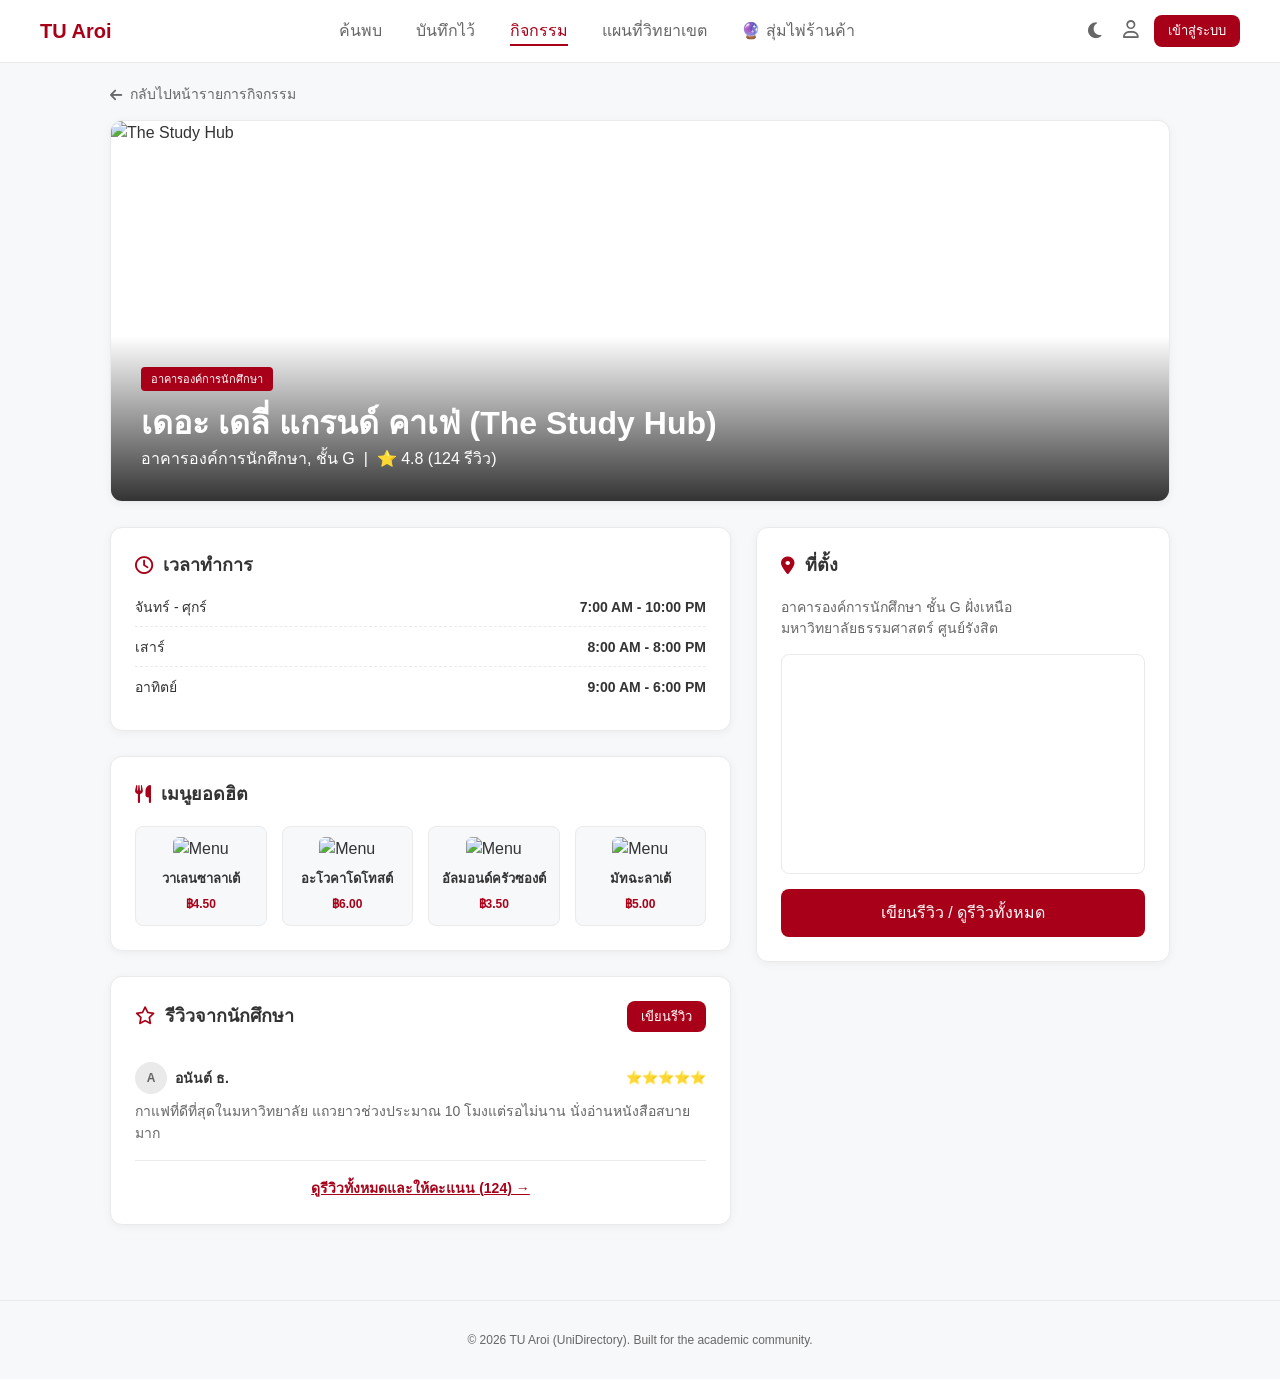
==== detail.html @ d17cd397 "front add random" ====
<!DOCTYPE html>
<html lang="th">
<head>
    <meta charset="UTF-8">
    <meta name="viewport" content="width=device-width, initial-scale=1.0">
    <title>เดอะ เดลี่ แกรนด์ คาเฟ่ - TU Aroi</title>
    <link rel="stylesheet" href="style.css">
    <link rel="stylesheet" href="https://cdnjs.cloudflare.com/ajax/libs/font-awesome/6.4.0/css/all.min.css">
</head>
<body>
    <header class="navbar">
        <div class="logo">TU Aroi</div>
        <nav class="nav-links">
            <a href="search.html">ค้นพบ</a>
            <a href="profile.html">บันทึกไว้</a>
            <a href="events.html" class="active">กิจกรรม</a>
            <a href="map.html">แผนที่วิทยาเขต</a>
            <a href="random.html" class="nav-random">🔮 สุ่มไพ่ร้านค้า</a>
        </nav>
        <div class="header-right">
            <button id="darkModeToggle" class="theme-toggle-btn" title="สลับโหมดสว่าง/มืด">
                <i class="fa-solid fa-moon"></i>
            </button>
            <a href="profile.html"><i class="fa-regular fa-user icon-btn"></i></a>
            <a href="login.html" class="btn-primary-red" style="padding: 6px 14px; font-size: 13px;">เข้าสู่ระบบ</a>
        </div>
    </header>

    <div class="detail-container">
        <a href="events.html" class="back-link"><i class="fa-solid fa-arrow-left"></i> กลับไปหน้ารายการกิจกรรม</a>

        <div class="detail-header-card">
            <div class="detail-cover">
                <img src="https://images.unsplash.com/photo-1554118811-1e0d58224f24?auto=format&fit=crop&q=80&w=1200" alt="The Study Hub">
                <div class="detail-cover-overlay">
                    <span class="detail-tag">อาคารองค์การนักศึกษา</span>
                    <h1>เดอะ เดลี่ แกรนด์ คาเฟ่ (The Study Hub)</h1>
                    <p>อาคารองค์การนักศึกษา, ชั้น G &nbsp;|&nbsp; ⭐ 4.8 (124 รีวิว)</p>
                </div>
            </div>
        </div>

        <div class="detail-grid">
            <div>
                <div class="info-box">
                    <h3><i class="fa-regular fa-clock" style="color: var(--primary-red);"></i> เวลาทำการ</h3>
                    <div class="hours-list">
                        <div class="hours-row"><span>จันทร์ - ศุกร์</span><strong>7:00 AM - 10:00 PM</strong></div>
                        <div class="hours-row"><span>เสาร์</span><strong>8:00 AM - 8:00 PM</strong></div>
                        <div class="hours-row" style="border:none;"><span>อาทิตย์</span><strong>9:00 AM - 6:00 PM</strong></div>
                    </div>
                </div>

                <div class="info-box">
                    <h3><i class="fa-solid fa-utensils" style="color: var(--primary-red);"></i> เมนูยอดฮิต</h3>
                    <div class="popular-menu-grid">
                        <div class="menu-item">
                            <img src="https://images.unsplash.com/photo-1517701604599-bb29b565090c?w=200" alt="Menu">
                            <p>วาเลนซาลาเต้</p>
                            <span>฿4.50</span>
                        </div>
                        <div class="menu-item">
                            <img src="https://images.unsplash.com/photo-1525351484163-7529414344d8?w=200" alt="Menu">
                            <p>อะโวคาโดโทสต์</p>
                            <span>฿6.00</span>
                        </div>
                        <div class="menu-item">
                            <img src="https://images.unsplash.com/photo-1555507036-ab1f4038808a?w=200" alt="Menu">
                            <p>อัลมอนด์ครัวซองต์</p>
                            <span>฿3.50</span>
                        </div>
                        <div class="menu-item">
                            <img src="https://images.unsplash.com/photo-1534778101976-62847782c213?w=200" alt="Menu">
                            <p>มัทฉะลาเต้</p>
                            <span>฿5.00</span>
                        </div>
                    </div>
                </div>

                <div class="info-box">
                    <div style="display: flex; justify-content: space-between; align-items: center; margin-bottom: 15px;">
                        <h3 style="margin:0;"><i class="fa-regular fa-star" style="color: var(--primary-red);"></i> รีวิวจากนักศึกษา</h3>
                        <a href="review.html" class="btn-primary-red" style="padding: 6px 14px; font-size: 13px; text-decoration: none; display: inline-block;">เขียนรีวิว</a>
                    </div>

                    <div class="review-item">
                        <div class="review-header">
                            <div class="review-user">
                                <div class="review-avatar">A</div>
                                <span>อนันต์ ธ.</span>
                            </div>
                            <div class="review-stars">⭐⭐⭐⭐⭐</div>
                        </div>
                        <p class="review-text">กาแฟที่ดีที่สุดในมหาวิทยาลัย แถวยาวช่วงประมาณ 10 โมงแต่รอไม่นาน นั่งอ่านหนังสือสบายมาก</p>
                    </div>

                    <div style="text-align: center; margin-top: 15px;">
                        <a href="review.html" style="color: var(--primary-red); font-size: 14px; font-weight: bold; text-decoration: underline;">ดูรีวิวทั้งหมดและให้คะแนน (124) →</a>
                    </div>
                </div>
            </div>

            <div>
                <div class="info-box" style="position: sticky; top: 20px;">
                    <h3><i class="fa-solid fa-location-dot" style="color: var(--primary-red);"></i> ที่ตั้ง</h3>
                    <p style="font-size: 14px; color: var(--text-muted); margin-bottom: 15px;">
                        อาคารองค์การนักศึกษา ชั้น G ฝั่งเหนือ<br>มหาวิทยาลัยธรรมศาสตร์ ศูนย์รังสิต
                    </p>
                    
                    <div style="width: 100%; height: 220px; border-radius: 8px; overflow: hidden; margin-bottom: 15px; border: 1px solid var(--border-color);">
                        <iframe 
                            src="https://www.google.com/maps/embed?pb=!1m18!1m12!1m3!1d3870.337583681788!2d100.60337837589146!3d14.074902186351052!2m3!1f0!2f0!3f0!3m2!1i1024!2i768!4f13.1!3m3!1m2!1s0x30e280145c22f483%3A0x6b16e8b2b6408221!2z4Lih4Lir4Liy4Lin4LiBounds4Lio4Liy4Liq4Liy4Lij4LmA4LiB4LmB4LiE4LmI!5e0!3m2!1sth!2sth!4v1700000000000!5m2!1sth!2sth" 
                            width="100%" height="100%" style="border:0;" allowfullscreen="" loading="lazy">
                        </iframe>
                    </div>

                    <a href="review.html" class="btn-primary-red" style="display: block; width: 100%; text-align: center; text-decoration: none; box-sizing: border-box; padding: 12px;">เขียนรีวิว / ดูรีวิวทั้งหมด</a>
                </div>
            </div>
        </div>
    </div>

    <footer class="footer-simple">
        © 2026 TU Aroi (UniDirectory). Built for the academic community.
    </footer>

    <script src="script.js"></script>
</body>
</html>
---- style.css ----
* {
    margin: 0;
    padding: 0;
    box-sizing: border-box;
    font-family: 'Sukhumvit Set', 'Kanit', sans-serif;
}

:root {
    --bg-color: #f7f8fa;
    --card-bg: #ffffff;
    --text-main: #333333;
    --text-muted: #666666;
    --border-color: #eaeaea;
    --primary-red: #a80018;
    --accent-gold: #fca511;
    --shadow-color: rgba(0, 0, 0, 0.05);
}

body.dark-mode {
    --bg-color: #121212;
    --card-bg: #1e1e1e;
    --text-main: #e0e0e0;
    --text-muted: #aaaaaa;
    --border-color: #2d2d2d;
    --shadow-color: rgba(0, 0, 0, 0.3);
}

body {
    background-color: var(--bg-color);
    color: var(--text-main);
    line-height: 1.5;
    transition: background-color 0.3s ease, color 0.3s ease;
}

a { text-decoration: none; color: inherit; }

/* Navbar */
.navbar {
    display: flex;
    justify-content: space-between;
    align-items: center;
    background-color: var(--card-bg);
    padding: 15px 40px;
    border-bottom: 1px solid var(--border-color);
    transition: background-color 0.3s ease, border-color 0.3s ease;
}

.logo { font-size: 20px; font-weight: bold; color: var(--primary-red); }
.nav-links a { margin: 0 15px; color: var(--text-muted); font-weight: 500; }
.nav-links a.active { color: var(--primary-red); border-bottom: 2px solid var(--primary-red); padding-bottom: 5px; }

.header-right { display: flex; align-items: center; gap: 15px; }
.search-box { background-color: var(--bg-color); padding: 8px 15px; border-radius: 20px; display: flex; align-items: center; gap: 8px; border: 1px solid var(--border-color); }
.search-box input { border: none; background: transparent; outline: none; color: var(--text-main); }

/* ปุ่มสลับธีม */
.theme-toggle-btn {
    background: transparent;
    border: none;
    font-size: 18px;
    cursor: pointer;
    color: var(--text-muted);
    padding: 6px;
    border-radius: 50%;
    transition: transform 0.2s ease, color 0.3s ease;
    display: flex;
    align-items: center;
    justify-content: center;
}
.theme-toggle-btn:hover {
    transform: scale(1.15);
    color: var(--accent-gold);
}

.icon-btn { font-size: 18px; cursor: pointer; color: var(--text-muted); transition: transform 0.2s ease; }
.icon-btn:hover { transform: scale(1.15); }

/* Layouts */
.container { display: flex; max-width: 1200px; margin: 30px auto; gap: 30px; }
.sidebar { width: 260px; background: var(--card-bg); padding: 20px; border-radius: 12px; box-shadow: 0 2px 8px var(--shadow-color); height: fit-content; border: 1px solid var(--border-color); }
.sidebar h3, .sidebar h4 { color: var(--primary-red); }
.sub-text { font-size: 12px; color: var(--text-muted); margin-bottom: 20px; }

.category-list { display: flex; flex-direction: column; gap: 8px; }
.cat-btn { display: flex; align-items: center; gap: 10px; padding: 10px 15px; border: none; background: transparent; border-radius: 8px; cursor: pointer; color: var(--text-muted); width: 100%; text-align: left; }
.cat-btn.active { background-color: var(--accent-gold); color: #fff; font-weight: bold; }

hr { border: none; border-top: 1px solid var(--border-color); margin: 20px 0; }
.price-btn-group { display: flex; gap: 10px; margin-top: 10px; }
.price-btn { flex: 1; padding: 8px; border: 1px solid var(--border-color); background: var(--card-bg); color: var(--text-main); border-radius: 6px; cursor: pointer; }
.price-btn.active { background-color: var(--primary-red); color: #fff; border-color: var(--primary-red); }

.reset-btn { width: 100%; margin-top: 20px; padding: 10px; border: 1px solid var(--primary-red); background: transparent; color: var(--primary-red); border-radius: 8px; cursor: pointer; }
.content { flex: 1; }
.content-header { display: flex; justify-content: space-between; align-items: center; margin-bottom: 20px; }
.card-grid { display: grid; grid-template-columns: repeat(3, 1fr); gap: 20px; }
.card { background: var(--card-bg); border-radius: 12px; overflow: hidden; box-shadow: 0 4px 12px var(--shadow-color); border: 1px solid var(--border-color); }
.card-image { position: relative; height: 160px; }
.card-image img { width: 100%; height: 100%; object-fit: cover; }

.badge { position: absolute; padding: 4px 8px; border-radius: 6px; font-size: 11px; font-weight: bold; }
.badge-rating { top: 10px; left: 10px; background: rgba(255, 255, 255, 0.9); color: #000; }
.badge-discount { top: 10px; right: 10px; background: var(--accent-gold); color: #fff; }

.card-info { padding: 15px; }
.card-info h3 { font-size: 16px; margin-bottom: 4px; color: var(--text-main); }
.card-info .desc { font-size: 12px; color: var(--text-muted); margin-bottom: 15px; }
.card-footer { display: flex; justify-content: space-between; font-size: 11px; color: var(--text-muted); }
.price { font-weight: bold; color: var(--accent-gold); }

.btn-primary-red, .load-more-btn { background-color: var(--primary-red); color: #fff; border: none; padding: 10px 20px; border-radius: 8px; cursor: pointer; text-align: center; }
.load-more-btn { display: block; margin: 30px auto 0; }

.center-body { display: flex; justify-content: center; align-items: center; min-height: 100vh; background-color: var(--bg-color); }
.login-card { background: var(--card-bg); padding: 40px; border-radius: 16px; width: 400px; text-align: center; box-shadow: 0 4px 20px var(--shadow-color); border: 1px solid var(--border-color); }
.icon-circle { width: 50px; height: 50px; background: var(--primary-red); color: #fff; border-radius: 50%; display: flex; align-items: center; justify-content: center; margin: 0 auto 15px; font-size: 24px; }

.form-group { text-align: left; margin-bottom: 15px; }
.form-group label { display: block; font-size: 12px; margin-bottom: 5px; color: var(--text-muted); }
.form-group input { width: 100%; padding: 10px; border: 1px solid var(--border-color); background: var(--bg-color); color: var(--text-main); border-radius: 6px; }

.footer { background-color: var(--card-bg); padding: 20px 40px; display: flex; justify-content: space-between; align-items: center; font-size: 12px; color: var(--text-muted); margin-top: 50px; border-top: 1px solid var(--border-color); }
.footer-logo { font-weight: bold; color: var(--primary-red); }

/* หน้ารายละเอียดและรีวิว */
.detail-container { max-width: 1100px; margin: 20px auto 40px; padding: 0 20px; }
.back-link { display: inline-flex; align-items: center; gap: 8px; color: var(--text-muted); font-size: 14px; margin-bottom: 15px; }
.back-link:hover { color: var(--primary-red); }
.detail-header-card { background: var(--card-bg); border-radius: 12px; overflow: hidden; box-shadow: 0 2px 10px var(--shadow-color); margin-bottom: 25px; border: 1px solid var(--border-color); }
.detail-cover { position: relative; width: 100%; height: 380px; }
.detail-cover img { width: 100%; height: 100%; object-fit: cover; }
.detail-cover-overlay { position: absolute; bottom: 0; left: 0; right: 0; padding: 30px; background: linear-gradient(transparent, rgba(0,0,0,0.8)); color: #fff; }
.detail-tag { background: var(--primary-red); color: #fff; font-size: 11px; padding: 4px 10px; border-radius: 4px; display: inline-block; margin-bottom: 8px; }

.detail-grid { display: grid; grid-template-columns: 1.8fr 1.2fr; gap: 25px; }
.info-box { background: var(--card-bg); border-radius: 12px; padding: 24px; box-shadow: 0 2px 10px var(--shadow-color); margin-bottom: 25px; border: 1px solid var(--border-color); }
.info-box h3 { font-size: 18px; color: var(--text-main); margin-bottom: 18px; display: flex; align-items: center; gap: 10px; }

.hours-list { display: flex; flex-direction: column; gap: 10px; font-size: 14px; }
.hours-row { display: flex; justify-content: space-between; padding-bottom: 8px; border-bottom: 1px dashed var(--border-color); }

.popular-menu-grid { display: grid; grid-template-columns: repeat(auto-fill, minmax(110px, 1fr)); gap: 15px; }
.menu-item { text-align: center; background: var(--bg-color); border: 1px solid var(--border-color); border-radius: 8px; padding: 10px; }
.menu-item img { width: 100%; height: 85px; object-fit: cover; border-radius: 6px; margin-bottom: 8px; }
.menu-item p { font-size: 13px; font-weight: bold; color: var(--text-main); margin-bottom: 2px; }
.menu-item span { font-size: 12px; color: var(--primary-red); font-weight: bold; }

.star-rating-input { display: flex; flex-direction: row-reverse; justify-content: flex-end; gap: 6px; font-size: 26px; margin-bottom: 15px; }
.star-rating-input input { display: none; }
.star-rating-input label { color: #ccc; cursor: pointer; transition: color 0.2s; }
.star-rating-input label:hover, .star-rating-input label:hover ~ label, .star-rating-input input:checked ~ label { color: var(--accent-gold); }

.review-textarea { width: 100%; height: 110px; padding: 12px; border: 1px solid var(--border-color); border-radius: 8px; resize: none; font-size: 14px; outline: none; background: var(--bg-color); color: var(--text-main); }
.file-upload-box { border: 2px dashed var(--border-color); border-radius: 8px; padding: 20px; text-align: center; color: var(--text-muted); cursor: pointer; margin: 15px 0; background: var(--bg-color); }

.review-item { padding: 15px 0; border-bottom: 1px solid var(--border-color); }
.review-header { display: flex; justify-content: space-between; align-items: center; margin-bottom: 6px; }
.review-user { font-weight: bold; font-size: 14px; color: var(--text-main); display: flex; align-items: center; gap: 8px; }
.review-avatar { width: 32px; height: 32px; border-radius: 50%; background: var(--border-color); display: flex; align-items: center; justify-content: center; color: var(--text-muted); font-size: 12px; font-weight: bold; }
.review-stars { color: var(--accent-gold); font-size: 13px; }
.review-text { font-size: 14px; color: var(--text-muted); line-height: 1.6; }

.footer-simple { text-align: center; padding: 30px; color: var(--text-muted); font-size: 12px; border-top: 1px solid var(--border-color); margin-top: 50px; }

/* ==========================================
   ส่วนของ Map UI (แผนที่วิทยาเขต)
   ========================================== */
.map-wrapper {
    position: relative;
    width: 100%;
}

#map {
    width: 100%;
    height: 550px;
    border-radius: 12px;
    border: 1px solid var(--border-color, #e0e0e0);
    z-index: 1;
    transition: cursor 0.2s;
}

/* แถบควบคุมแผนที่ด้านล่างขวา */
.map-controls-group {
    position: absolute;
    bottom: 20px;
    right: 20px;
    z-index: 1000;
    display: flex;
    flex-direction: column;
    gap: 10px;
    align-items: flex-end;
}

.map-control-btn {
    background: var(--card-bg, #ffffff);
    color: var(--text-main, #333333);
    border: 1px solid var(--border-color, #cccccc);
    padding: 10px 18px;
    border-radius: 30px;
    cursor: pointer;
    font-weight: 600;
    font-size: 13px;
    box-shadow: 0 4px 12px rgba(0,0,0,0.15);
    display: flex;
    align-items: center;
    gap: 8px;
    transition: all 0.2s ease;
}

.map-control-btn:hover {
    transform: translateY(-2px);
    box-shadow: 0 6px 16px rgba(0,0,0,0.2);
}

/* ปุ่มสลับโหมดปักหมุด */
.add-mode-btn.active {
    background: #e63946 !important;
    color: #ffffff !important;
    border-color: #e63946 !important;
    animation: pulse-border 1.5s infinite;
}

@keyframes pulse-border {
    0% { box-shadow: 0 0 0 0 rgba(230, 57, 70, 0.5); }
    70% { box-shadow: 0 0 0 10px rgba(230, 57, 70, 0); }
    100% { box-shadow: 0 0 0 0 rgba(230, 57, 70, 0); }
}

/* Banner แจ้งเตือนเมื่ออยู่ในโหมดปักหมุด */
.pin-mode-banner {
    display: none;
    position: absolute;
    top: 15px;
    left: 50%;
    transform: translateX(-50%);
    z-index: 1000;
    background: rgba(230, 57, 70, 0.95);
    color: white;
    padding: 8px 20px;
    border-radius: 20px;
    font-size: 13px;
    font-weight: 600;
    box-shadow: 0 4px 12px rgba(0,0,0,0.2);
    backdrop-filter: blur(4px);
    pointer-events: none;
}

/* Form ปักหมุดร้านใหม่ใน Popup */
.add-place-popup {
    padding: 6px;
    font-family: inherit;
    min-width: 200px;
}

.add-place-popup h4 {
    margin: 0 0 10px 0;
    color: #e63946;
    font-size: 14px;
    display: flex;
    align-items: center;
    gap: 6px;
}

.add-place-popup label {
    font-size: 11px;
    color: #666;
    display: block;
    margin-bottom: 3px;
}

.add-place-popup input, .add-place-popup select {
    width: 100%;
    padding: 8px;
    margin-bottom: 10px;
    border: 1px solid #ccc;
    border-radius: 6px;
    font-size: 12px;
    box-sizing: border-box;
    outline: none;
}

.add-place-popup input:focus, .add-place-popup select:focus {
    border-color: #e63946;
}

.add-place-popup-actions {
    display: flex;
    gap: 6px;
}

.btn-pop-save {
    flex: 2;
    background: #e63946;
    color: white;
    border: none;
    padding: 8px;
    border-radius: 6px;
    cursor: pointer;
    font-size: 12px;
    font-weight: bold;
}

.btn-pop-cancel {
    flex: 1;
    background: #6c757d;
    color: white;
    border: none;
    padding: 8px;
    border-radius: 6px;
    cursor: pointer;
    font-size: 12px;
}


/* ==========================================
   สไตล์เฉพาะสำหรับหน้าสุ่มไพ่ร้านค้า (random.html)
   ========================================== */
.random-container {
    max-width: 900px;
    margin: 40px auto;
    padding: 0 20px;
    text-align: center;
}

.random-header h1 {
    font-size: 2rem;
    color: var(--text-main, #333);
    margin-bottom: 8px;
}

.random-header p {
    color: var(--text-muted, #666);
    font-size: 14px;
    margin-bottom: 30px;
}

/* กล่องตัวกรองก่อนสุ่ม */
.filter-card {
    background: var(--card-bg, #ffffff);
    border: 1px solid var(--border-color, #eee);
    border-radius: 16px;
    padding: 24px;
    margin-bottom: 30px;
    box-shadow: 0 4px 15px rgba(0, 0, 0, 0.05);
}

.filter-options {
    display: flex;
    flex-wrap: wrap;
    gap: 15px;
    justify-content: center;
    margin-top: 15px;
}

.filter-group {
    display: flex;
    flex-direction: column;
    align-items: flex-start;
    gap: 6px;
}

.filter-group label {
    font-size: 13px;
    font-weight: 600;
    color: var(--text-main, #444);
}

.filter-group select {
    padding: 8px 14px;
    border-radius: 8px;
    border: 1px solid var(--border-color, #ccc);
    background: var(--card-bg, #fff);
    color: var(--text-main, #333);
    font-size: 14px;
    outline: none;
}

/* โซนการ์ดสุ่ม / ไพ่ */
.card-wrapper {
    perspective: 1000px;
    margin: 30px auto;
    width: 100%;
    max-width: 380px;
    height: 480px;
}

.tarot-card {
    width: 100%;
    height: 100%;
    position: relative;
    transform-style: preserve-3d;
    transition: transform 0.8s cubic-bezier(0.175, 0.885, 0.32, 1.275);
    cursor: pointer;
}

.tarot-card.flipped {
    transform: rotateY(180deg);
}

.card-front, .card-back {
    position: absolute;
    width: 100%;
    height: 100%;
    backface-visibility: hidden;
    border-radius: 20px;
    box-shadow: 0 10px 25px rgba(0, 0, 0, 0.15);
    overflow: hidden;
    display: flex;
    flex-direction: column;
}

/* ด้านหลังไพ่ (ยังไม่เปิด) */
.card-front {
    background: linear-gradient(135deg, #c31432, #240b36);
    color: white;
    justify-content: center;
    align-items: center;
    border: 4px solid #ffd700;
}

.card-front i {
    font-size: 80px;
    margin-bottom: 15px;
    animation: pulse 2s infinite;
}

.card-front p {
    font-size: 18px;
    font-weight: bold;
    letter-spacing: 1px;
}

/* ด้านหน้าไพ่ (ผลลัพธ์) */
.card-back {
    background: var(--card-bg, #fff);
    color: var(--text-main, #333);
    transform: rotateY(180deg);
    text-align: left;
    border: 1px solid var(--border-color, #eee);
}

.card-back img {
    width: 100%;
    height: 200px;
    object-fit: cover;
}

.card-body {
    padding: 20px;
    display: flex;
    flex-direction: column;
    justify-content: space-between;
    flex-grow: 1;
}

.shop-title {
    font-size: 20px;
    font-weight: bold;
    margin-bottom: 5px;
}

.shop-meta {
    display: flex;
    gap: 12px;
    font-size: 13px;
    color: var(--text-muted, #777);
    margin-bottom: 10px;
}

.shop-desc {
    font-size: 14px;
    color: var(--text-muted, #555);
    line-height: 1.5;
    margin-bottom: 15px;
}

.shop-actions {
    display: flex;
    gap: 10px;
}

.btn-random {
    background: #e63946;
    color: #fff;
    border: none;
    padding: 12px 30px;
    font-size: 16px;
    font-weight: bold;
    border-radius: 30px;
    cursor: pointer;
    transition: all 0.3s ease;
    box-shadow: 0 4px 12px rgba(230, 57, 70, 0.3);
}

.btn-random:hover {
    background: #d62839;
    transform: translateY(-2px);
}

@keyframes pulse {
    0% { transform: scale(1); opacity: 0.9; }
    50% { transform: scale(1.08); opacity: 1; }
    100% { transform: scale(1); opacity: 0.9; }
}
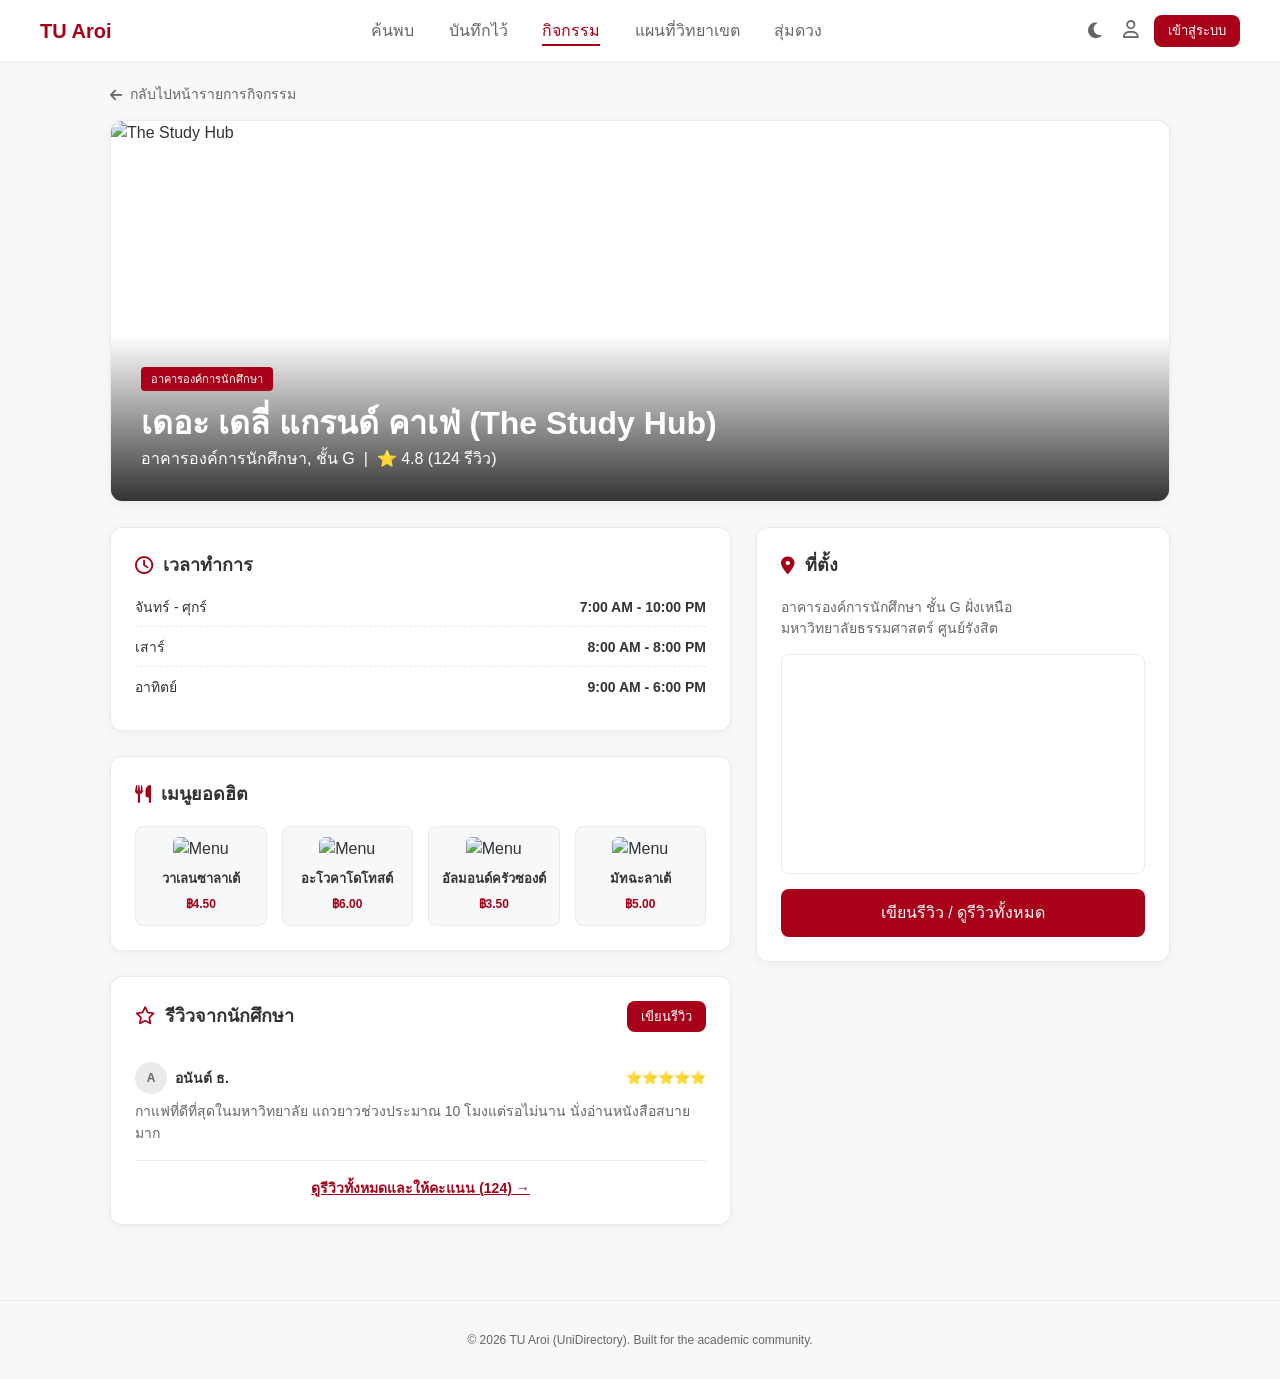
==== commit 39c549dc: "เปลี่ยนชื่อเป็นสุ่มดวง" ====
--- a/detail.html
+++ b/detail.html
@@ -15,7 +15,7 @@
             <a href="profile.html">บันทึกไว้</a>
             <a href="events.html" class="active">กิจกรรม</a>
             <a href="map.html">แผนที่วิทยาเขต</a>
-            <a href="random.html" class="nav-random">🔮 สุ่มไพ่ร้านค้า</a>
+            <a href="random.html" class="nav-random">สุ่มดวง</a>
         </nav>
         <div class="header-right">
             <button id="darkModeToggle" class="theme-toggle-btn" title="สลับโหมดสว่าง/มืด">
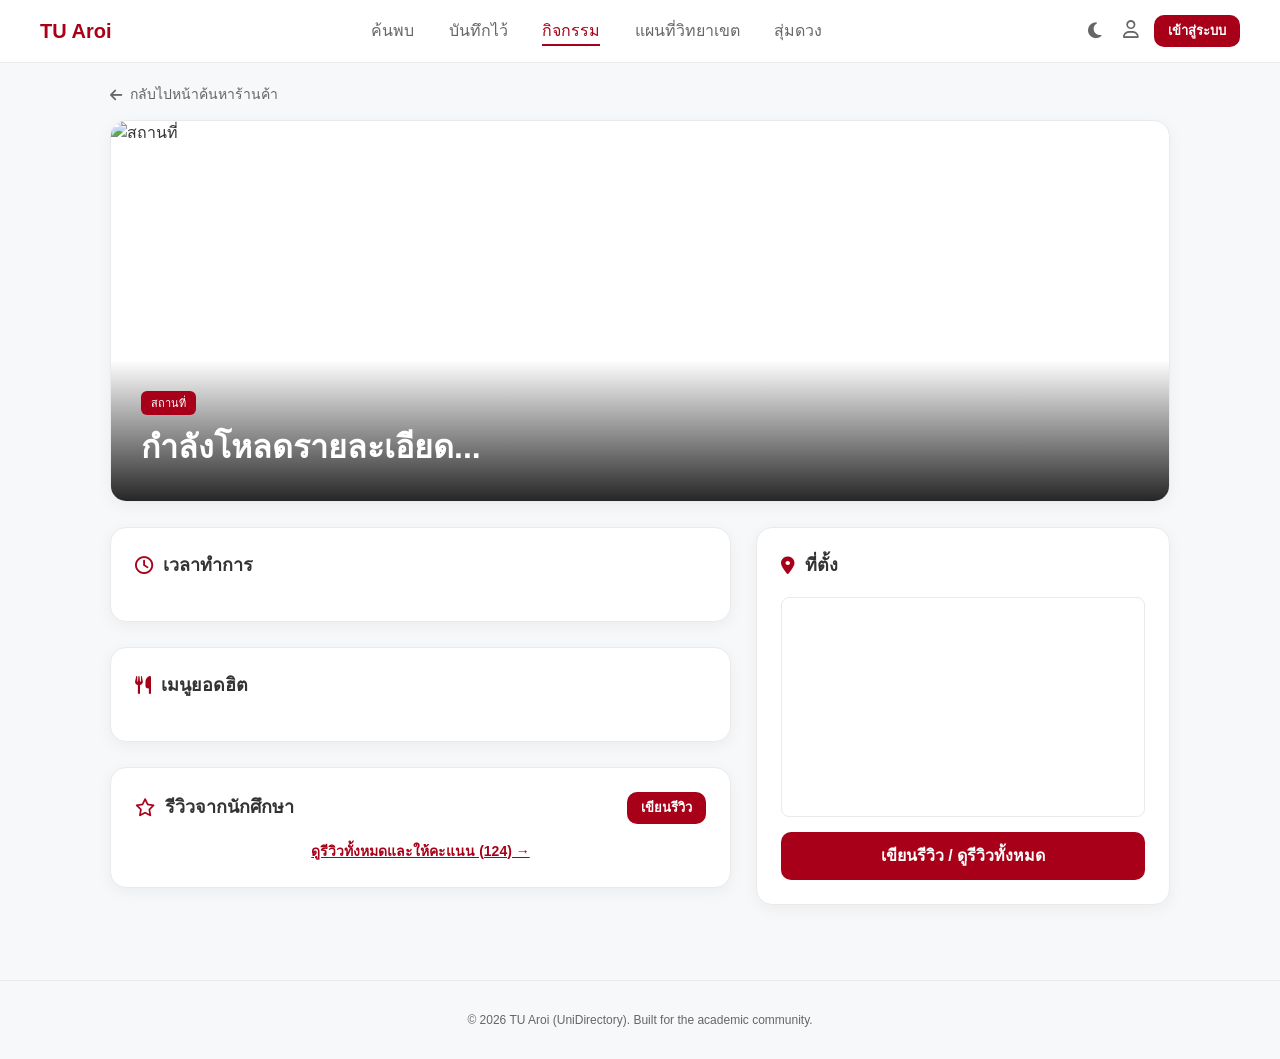
==== commit 298734b6: "update" ====
--- a/detail.html
+++ b/detail.html
@@ -3,11 +3,12 @@
 <head>
     <meta charset="UTF-8">
     <meta name="viewport" content="width=device-width, initial-scale=1.0">
-    <title>เดอะ เดลี่ แกรนด์ คาเฟ่ - TU Aroi</title>
+    <title id="detail-page-title">รายละเอียดสถานที่ - TU Aroi</title>
     <link rel="stylesheet" href="style.css">
     <link rel="stylesheet" href="https://cdnjs.cloudflare.com/ajax/libs/font-awesome/6.4.0/css/all.min.css">
+    <script src="https://cdn.jsdelivr.net/npm/@supabase/supabase-js@2"></script>
 </head>
-<body>
+<body id="detail-page">
     <header class="navbar">
         <div class="logo">TU Aroi</div>
         <nav class="nav-links">
@@ -27,15 +28,15 @@
     </header>
 
     <div class="detail-container">
-        <a href="events.html" class="back-link"><i class="fa-solid fa-arrow-left"></i> กลับไปหน้ารายการกิจกรรม</a>
+        <a href="search.html" class="back-link"><i class="fa-solid fa-arrow-left"></i> กลับไปหน้าค้นหาร้านค้า</a>
 
         <div class="detail-header-card">
             <div class="detail-cover">
-                <img src="https://images.unsplash.com/photo-1554118811-1e0d58224f24?auto=format&fit=crop&q=80&w=1200" alt="The Study Hub">
+                <img id="detail-cover-image" src="https://images.unsplash.com/photo-1554118811-1e0d58224f24?auto=format&fit=crop&q=80&w=1200" alt="สถานที่">
                 <div class="detail-cover-overlay">
-                    <span class="detail-tag">อาคารองค์การนักศึกษา</span>
-                    <h1>เดอะ เดลี่ แกรนด์ คาเฟ่ (The Study Hub)</h1>
-                    <p>อาคารองค์การนักศึกษา, ชั้น G &nbsp;|&nbsp; ⭐ 4.8 (124 รีวิว)</p>
+                    <span id="detail-category" class="detail-tag">สถานที่</span>
+                    <h1 id="detail-name">กำลังโหลดรายละเอียด...</h1>
+                    <p id="detail-summary"></p>
                 </div>
             </div>
         </div>
@@ -44,37 +45,13 @@
             <div>
                 <div class="info-box">
                     <h3><i class="fa-regular fa-clock" style="color: var(--primary-red);"></i> เวลาทำการ</h3>
-                    <div class="hours-list">
-                        <div class="hours-row"><span>จันทร์ - ศุกร์</span><strong>7:00 AM - 10:00 PM</strong></div>
-                        <div class="hours-row"><span>เสาร์</span><strong>8:00 AM - 8:00 PM</strong></div>
-                        <div class="hours-row" style="border:none;"><span>อาทิตย์</span><strong>9:00 AM - 6:00 PM</strong></div>
-                    </div>
+                    <div id="detail-hours" class="hours-list"></div>
                 </div>
 
                 <div class="info-box">
                     <h3><i class="fa-solid fa-utensils" style="color: var(--primary-red);"></i> เมนูยอดฮิต</h3>
-                    <div class="popular-menu-grid">
-                        <div class="menu-item">
-                            <img src="https://images.unsplash.com/photo-1517701604599-bb29b565090c?w=200" alt="Menu">
-                            <p>วาเลนซาลาเต้</p>
-                            <span>฿4.50</span>
-                        </div>
-                        <div class="menu-item">
-                            <img src="https://images.unsplash.com/photo-1525351484163-7529414344d8?w=200" alt="Menu">
-                            <p>อะโวคาโดโทสต์</p>
-                            <span>฿6.00</span>
-                        </div>
-                        <div class="menu-item">
-                            <img src="https://images.unsplash.com/photo-1555507036-ab1f4038808a?w=200" alt="Menu">
-                            <p>อัลมอนด์ครัวซองต์</p>
-                            <span>฿3.50</span>
-                        </div>
-                        <div class="menu-item">
-                            <img src="https://images.unsplash.com/photo-1534778101976-62847782c213?w=200" alt="Menu">
-                            <p>มัทฉะลาเต้</p>
-                            <span>฿5.00</span>
-                        </div>
-                    </div>
+                    <p id="detail-description" class="desc" style="margin-bottom: 15px;"></p>
+                    <div id="detail-menu" class="popular-menu-grid"></div>
                 </div>
 
                 <div class="info-box">
@@ -83,16 +60,7 @@
                         <a href="review.html" class="btn-primary-red" style="padding: 6px 14px; font-size: 13px; text-decoration: none; display: inline-block;">เขียนรีวิว</a>
                     </div>
 
-                    <div class="review-item">
-                        <div class="review-header">
-                            <div class="review-user">
-                                <div class="review-avatar">A</div>
-                                <span>อนันต์ ธ.</span>
-                            </div>
-                            <div class="review-stars">⭐⭐⭐⭐⭐</div>
-                        </div>
-                        <p class="review-text">กาแฟที่ดีที่สุดในมหาวิทยาลัย แถวยาวช่วงประมาณ 10 โมงแต่รอไม่นาน นั่งอ่านหนังสือสบายมาก</p>
-                    </div>
+                    <div id="detail-reviews-content"></div>
 
                     <div style="text-align: center; margin-top: 15px;">
                         <a href="review.html" style="color: var(--primary-red); font-size: 14px; font-weight: bold; text-decoration: underline;">ดูรีวิวทั้งหมดและให้คะแนน (124) →</a>
@@ -103,13 +71,11 @@
             <div>
                 <div class="info-box" style="position: sticky; top: 20px;">
                     <h3><i class="fa-solid fa-location-dot" style="color: var(--primary-red);"></i> ที่ตั้ง</h3>
-                    <p style="font-size: 14px; color: var(--text-muted); margin-bottom: 15px;">
-                        อาคารองค์การนักศึกษา ชั้น G ฝั่งเหนือ<br>มหาวิทยาลัยธรรมศาสตร์ ศูนย์รังสิต
-                    </p>
+                    <p id="detail-location" style="font-size: 14px; color: var(--text-muted); margin-bottom: 15px;"></p>
                     
                     <div style="width: 100%; height: 220px; border-radius: 8px; overflow: hidden; margin-bottom: 15px; border: 1px solid var(--border-color);">
-                        <iframe 
-                            src="https://www.google.com/maps/embed?pb=!1m18!1m12!1m3!1d3870.337583681788!2d100.60337837589146!3d14.074902186351052!2m3!1f0!2f0!3f0!3m2!1i1024!2i768!4f13.1!3m3!1m2!1s0x30e280145c22f483%3A0x6b16e8b2b6408221!2z4Lih4Lir4Liy4Lin4LiBounds4Lio4Liy4Liq4Liy4Lij4LmA4LiB4LmB4LiE4LmI!5e0!3m2!1sth!2sth!4v1700000000000!5m2!1sth!2sth" 
+                        <iframe id="detail-map"
+                            src="about:blank"
                             width="100%" height="100%" style="border:0;" allowfullscreen="" loading="lazy">
                         </iframe>
                     </div>
@@ -126,4 +92,4 @@
 
     <script src="script.js"></script>
 </body>
-</html>+</html>
--- a/style.css
+++ b/style.css
@@ -8,6 +8,8 @@
 :root {
     --bg-color: #f7f8fa;
     --card-bg: #ffffff;
+    --input-bg: rgba(0, 0, 0, 0.03);
+    --input-focus-bg: #ffffff;
     --text-main: #333333;
     --text-muted: #666666;
     --border-color: #eaeaea;
@@ -19,6 +21,8 @@
 body.dark-mode {
     --bg-color: #121212;
     --card-bg: #1e1e1e;
+    --input-bg: rgba(255, 255, 255, 0.05);
+    --input-focus-bg: rgba(255, 255, 255, 0.08);
     --text-main: #e0e0e0;
     --text-muted: #aaaaaa;
     --border-color: #2d2d2d;
@@ -50,8 +54,21 @@
 .nav-links a.active { color: var(--primary-red); border-bottom: 2px solid var(--primary-red); padding-bottom: 5px; }
 
 .header-right { display: flex; align-items: center; gap: 15px; }
-.search-box { background-color: var(--bg-color); padding: 8px 15px; border-radius: 20px; display: flex; align-items: center; gap: 8px; border: 1px solid var(--border-color); }
-.search-box input { border: none; background: transparent; outline: none; color: var(--text-main); }
+.search-box { 
+    background-color: var(--input-bg); 
+    padding: 8px 16px; 
+    border-radius: 20px; 
+    display: flex; 
+    align-items: center; 
+    gap: 8px; 
+    border: 1px solid var(--border-color);
+    transition: all 0.2s ease;
+}
+.search-box:focus-within {
+    border-color: var(--primary-red);
+    background-color: var(--input-focus-bg);
+}
+.search-box input { border: none; background: transparent; outline: none; color: var(--text-main); font-size: 13.5px; }
 
 /* ปุ่มสลับธีม */
 .theme-toggle-btn {
@@ -75,49 +92,133 @@
 .icon-btn { font-size: 18px; cursor: pointer; color: var(--text-muted); transition: transform 0.2s ease; }
 .icon-btn:hover { transform: scale(1.15); }
 
-/* Layouts */
+/* Global header: authenticated notification bell */
+.notification-bell-wrap { position: relative; }
+.notification-bell { display: grid; place-items: center; width: 30px; height: 30px; padding: 0; border: 0; background: transparent; }
+.notification-dropdown { position: absolute; z-index: 50; top: calc(100% + 12px); right: -10px; width: min(330px, calc(100vw - 32px)); overflow: hidden; border: 1px solid var(--border-color); border-radius: 14px; background: var(--card-bg); color: var(--text-main); box-shadow: 0 16px 36px rgba(0, 0, 0, .16); }
+.notification-dropdown-header { display: flex; align-items: center; justify-content: space-between; padding: 13px 15px; border-bottom: 1px solid var(--border-color); font-size: 13px; font-weight: 800; }
+.notification-dropdown-header i { color: var(--accent-gold); }
+.notification-list { max-height: 320px; overflow-y: auto; }
+.notification-item, .notification-empty { padding: 13px 15px; }
+.notification-item { display: flex; gap: 10px; border-bottom: 1px solid var(--border-color); }
+.notification-item:last-child { border-bottom: 0; }
+.notification-item-icon { display: grid; flex: 0 0 28px; place-items: center; width: 28px; height: 28px; border-radius: 50%; background: rgba(252, 165, 17, .16); color: var(--accent-gold); font-size: 12px; }
+.notification-item p, .notification-empty p { margin: 0; font-size: 12px; line-height: 1.45; }
+.notification-item small { display: block; margin-top: 2px; color: var(--text-muted); font-size: 10px; }
+.notification-empty { display: grid; min-height: 118px; place-items: center; color: var(--text-muted); text-align: center; }
+
+/* Layouts & Cards Global */
 .container { display: flex; max-width: 1200px; margin: 30px auto; gap: 30px; }
-.sidebar { width: 260px; background: var(--card-bg); padding: 20px; border-radius: 12px; box-shadow: 0 2px 8px var(--shadow-color); height: fit-content; border: 1px solid var(--border-color); }
+.sidebar { 
+    width: 260px; 
+    background: var(--card-bg); 
+    padding: 22px; 
+    border-radius: 16px; 
+    box-shadow: 0 4px 16px var(--shadow-color); 
+    height: fit-content; 
+    border: 1px solid var(--border-color); 
+}
 .sidebar h3, .sidebar h4 { color: var(--primary-red); }
 .sub-text { font-size: 12px; color: var(--text-muted); margin-bottom: 20px; }
 
 .category-list { display: flex; flex-direction: column; gap: 8px; }
-.cat-btn { display: flex; align-items: center; gap: 10px; padding: 10px 15px; border: none; background: transparent; border-radius: 8px; cursor: pointer; color: var(--text-muted); width: 100%; text-align: left; }
+.cat-btn { display: flex; align-items: center; gap: 10px; padding: 10px 15px; border: none; background: transparent; border-radius: 10px; cursor: pointer; color: var(--text-muted); width: 100%; text-align: left; transition: all 0.2s; }
+.cat-btn:hover { background: var(--input-bg); color: var(--text-main); }
 .cat-btn.active { background-color: var(--accent-gold); color: #fff; font-weight: bold; }
 
 hr { border: none; border-top: 1px solid var(--border-color); margin: 20px 0; }
-.price-btn-group { display: flex; gap: 10px; margin-top: 10px; }
-.price-btn { flex: 1; padding: 8px; border: 1px solid var(--border-color); background: var(--card-bg); color: var(--text-main); border-radius: 6px; cursor: pointer; }
-.price-btn.active { background-color: var(--primary-red); color: #fff; border-color: var(--primary-red); }
-
-.reset-btn { width: 100%; margin-top: 20px; padding: 10px; border: 1px solid var(--primary-red); background: transparent; color: var(--primary-red); border-radius: 8px; cursor: pointer; }
+/* Search: quick filters */
+.quick-filters { margin-top: 2px; padding: 14px; border: 1px solid var(--border-color); border-radius: 14px; background: linear-gradient(145deg, var(--input-bg), transparent); }
+.quick-filters-heading { display: flex; align-items: flex-start; justify-content: space-between; margin-bottom: 13px; }
+.quick-filters-heading h4 { margin: 0; font-size: 15px; }
+.quick-filters-heading > i { color: var(--accent-gold); padding: 8px; border-radius: 9px; background: color-mix(in srgb, var(--accent-gold) 15%, transparent); }
+.quick-filters-eyebrow { margin: 0 0 1px; color: var(--text-muted); font-size: 9px; font-weight: 800; letter-spacing: .09em; }
+.quick-filter-check { display: flex; align-items: center; gap: 8px; margin: 10px 0; color: var(--text-main); font-size: 13px; cursor: pointer; }
+.quick-filter-check input { accent-color: var(--primary-red); width: 15px; height: 15px; }
+.quick-filter-label { display: block; margin: 14px 0 5px; color: var(--text-muted); font-size: 11px; font-weight: 700; }
+.quick-filters select { width: 100%; padding: 8px 10px; border: 1px solid var(--border-color); border-radius: 9px; background: var(--card-bg); color: var(--text-main); outline: none; }
+.quick-filters select:focus { border-color: var(--primary-red); box-shadow: 0 0 0 3px rgba(168, 0, 24, .12); }
+.quick-filters #distance-filter-status { min-height: 0; margin: 5px 0 0; }
+.quick-filter-divider { height: 1px; margin: 15px 0 12px; background: var(--border-color); }
+.price-filter-heading { display: flex; justify-content: space-between; align-items: baseline; font-size: 12px; font-weight: 700; color: var(--text-main); }
+.price-filter-hint { color: var(--text-muted); font-size: 10px; font-weight: 500; }
+.quick-filters .price-btn-group { display: flex; gap: 7px; margin-top: 9px; }
+.quick-filters .price-btn { flex: 1; padding: 8px 5px; border: 1px solid var(--border-color); background: var(--card-bg); color: var(--text-main); border-radius: 9px; cursor: pointer; font-weight: 800; transition: transform .18s ease, background-color .18s ease, border-color .18s ease, box-shadow .18s ease; }
+.quick-filters .price-btn:hover { border-color: var(--primary-red); color: var(--primary-red); transform: translateY(-1px); }
+.quick-filters .price-btn.active { background: var(--primary-red); color: #fff; border-color: var(--primary-red); box-shadow: 0 4px 10px rgba(168, 0, 24, .22); }
+.quick-filters .price-btn:focus-visible, .quick-filters .reset-btn:focus-visible { outline: 3px solid rgba(252, 165, 17, .45); outline-offset: 2px; }
+
+.reset-btn { width: 100%; margin-top: 20px; padding: 10px; border: 1px solid var(--primary-red); background: transparent; color: var(--primary-red); border-radius: 10px; cursor: pointer; font-weight: 600; transition: all 0.2s; }
+.reset-btn:hover { background: var(--primary-red); color: #ffffff; }
+
 .content { flex: 1; }
 .content-header { display: flex; justify-content: space-between; align-items: center; margin-bottom: 20px; }
 .card-grid { display: grid; grid-template-columns: repeat(3, 1fr); gap: 20px; }
-.card { background: var(--card-bg); border-radius: 12px; overflow: hidden; box-shadow: 0 4px 12px var(--shadow-color); border: 1px solid var(--border-color); }
+.card { background: var(--card-bg); border-radius: 16px; overflow: hidden; box-shadow: 0 4px 16px var(--shadow-color); border: 1px solid var(--border-color); transition: transform 0.2s; }
+.card:hover { transform: translateY(-3px); }
 .card-image { position: relative; height: 160px; }
 .card-image img { width: 100%; height: 100%; object-fit: cover; }
 
 .badge { position: absolute; padding: 4px 8px; border-radius: 6px; font-size: 11px; font-weight: bold; }
-.badge-rating { top: 10px; left: 10px; background: rgba(255, 255, 255, 0.9); color: #000; }
+.badge-rating { top: 10px; left: 10px; background: rgba(255, 255, 255, 0.9); color: #000; backdrop-filter: blur(4px); }
 .badge-discount { top: 10px; right: 10px; background: var(--accent-gold); color: #fff; }
 
-.card-info { padding: 15px; }
+.card-info { padding: 18px; }
 .card-info h3 { font-size: 16px; margin-bottom: 4px; color: var(--text-main); }
 .card-info .desc { font-size: 12px; color: var(--text-muted); margin-bottom: 15px; }
+/* Search: shop-listing status badge */
+.card-info .store-status { display: inline-flex; align-items: center; gap: 5px; margin: 0 0 9px; padding: 4px 8px; border-radius: 999px; font-size: 10px; font-weight: 800; letter-spacing: .01em; }
+.card-info .store-status::before { width: 6px; height: 6px; border-radius: 50%; background: currentColor; content: ''; }
+.card-info .store-status.is-open { background: #dcfce7; color: #166534; }
+.card-info .store-status.is-closed { background: #f1f3f5; color: #68707a; }
+body.dark-mode .card-info .store-status.is-open { background: #14532d; color: #dcfce7; }
+body.dark-mode .card-info .store-status.is-closed { background: #343a40; color: #d0d5da; }
 .card-footer { display: flex; justify-content: space-between; font-size: 11px; color: var(--text-muted); }
 .price { font-weight: bold; color: var(--accent-gold); }
 
-.btn-primary-red, .load-more-btn { background-color: var(--primary-red); color: #fff; border: none; padding: 10px 20px; border-radius: 8px; cursor: pointer; text-align: center; }
+.btn-primary-red, .load-more-btn { background-color: var(--primary-red); color: #fff; border: none; padding: 10px 20px; border-radius: 10px; cursor: pointer; text-align: center; font-weight: 600; transition: background 0.2s; }
+.btn-primary-red:hover, .load-more-btn:hover { background-color: #8a0014; }
 .load-more-btn { display: block; margin: 30px auto 0; }
 
 .center-body { display: flex; justify-content: center; align-items: center; min-height: 100vh; background-color: var(--bg-color); }
-.login-card { background: var(--card-bg); padding: 40px; border-radius: 16px; width: 400px; text-align: center; box-shadow: 0 4px 20px var(--shadow-color); border: 1px solid var(--border-color); }
+.login-card { background: var(--card-bg); padding: 40px; border-radius: 20px; width: 400px; text-align: center; box-shadow: 0 8px 24px var(--shadow-color); border: 1px solid var(--border-color); }
 .icon-circle { width: 50px; height: 50px; background: var(--primary-red); color: #fff; border-radius: 50%; display: flex; align-items: center; justify-content: center; margin: 0 auto 15px; font-size: 24px; }
 
-.form-group { text-align: left; margin-bottom: 15px; }
-.form-group label { display: block; font-size: 12px; margin-bottom: 5px; color: var(--text-muted); }
-.form-group input { width: 100%; padding: 10px; border: 1px solid var(--border-color); background: var(--bg-color); color: var(--text-main); border-radius: 6px; }
+/* ==========================================
+   ปรับปรุง Input Forms ทั่วทั้งเว็บไซต์ให้อ่อนนุ่มขึ้น
+   ========================================== */
+.form-group { text-align: left; margin-bottom: 16px; }
+.form-group label { display: block; font-size: 12px; font-weight: 500; margin-bottom: 6px; color: var(--text-muted); }
+
+.form-group input,
+.profile-form .form-input,
+.profile-form .form-display-box,
+.review-textarea,
+.filter-group select,
+.add-place-popup input, 
+.add-place-popup select {
+    width: 100%;
+    padding: 10px 14px;
+    border: 1px solid var(--border-color);
+    background: var(--input-bg);
+    color: var(--text-main);
+    border-radius: 10px;
+    font-size: 13.5px;
+    outline: none;
+    transition: all 0.2s ease-in-out;
+    box-sizing: border-box;
+}
+
+.form-group input:focus,
+.profile-form .form-input:focus,
+.review-textarea:focus,
+.filter-group select:focus,
+.add-place-popup input:focus, 
+.add-place-popup select:focus {
+    background-color: var(--input-focus-bg);
+    border-color: var(--primary-red);
+    box-shadow: 0 0 0 3px rgba(168, 0, 24, 0.15);
+}
 
 .footer { background-color: var(--card-bg); padding: 20px 40px; display: flex; justify-content: space-between; align-items: center; font-size: 12px; color: var(--text-muted); margin-top: 50px; border-top: 1px solid var(--border-color); }
 .footer-logo { font-weight: bold; color: var(--primary-red); }
@@ -126,22 +227,22 @@
 .detail-container { max-width: 1100px; margin: 20px auto 40px; padding: 0 20px; }
 .back-link { display: inline-flex; align-items: center; gap: 8px; color: var(--text-muted); font-size: 14px; margin-bottom: 15px; }
 .back-link:hover { color: var(--primary-red); }
-.detail-header-card { background: var(--card-bg); border-radius: 12px; overflow: hidden; box-shadow: 0 2px 10px var(--shadow-color); margin-bottom: 25px; border: 1px solid var(--border-color); }
+.detail-header-card { background: var(--card-bg); border-radius: 16px; overflow: hidden; box-shadow: 0 4px 16px var(--shadow-color); margin-bottom: 25px; border: 1px solid var(--border-color); }
 .detail-cover { position: relative; width: 100%; height: 380px; }
 .detail-cover img { width: 100%; height: 100%; object-fit: cover; }
-.detail-cover-overlay { position: absolute; bottom: 0; left: 0; right: 0; padding: 30px; background: linear-gradient(transparent, rgba(0,0,0,0.8)); color: #fff; }
-.detail-tag { background: var(--primary-red); color: #fff; font-size: 11px; padding: 4px 10px; border-radius: 4px; display: inline-block; margin-bottom: 8px; }
+.detail-cover-overlay { position: absolute; bottom: 0; left: 0; right: 0; padding: 30px; background: linear-gradient(transparent, rgba(0,0,0,0.85)); color: #fff; }
+.detail-tag { background: var(--primary-red); color: #fff; font-size: 11px; padding: 4px 10px; border-radius: 6px; display: inline-block; margin-bottom: 8px; }
 
 .detail-grid { display: grid; grid-template-columns: 1.8fr 1.2fr; gap: 25px; }
-.info-box { background: var(--card-bg); border-radius: 12px; padding: 24px; box-shadow: 0 2px 10px var(--shadow-color); margin-bottom: 25px; border: 1px solid var(--border-color); }
+.info-box { background: var(--card-bg); border-radius: 16px; padding: 24px; box-shadow: 0 4px 16px var(--shadow-color); margin-bottom: 25px; border: 1px solid var(--border-color); }
 .info-box h3 { font-size: 18px; color: var(--text-main); margin-bottom: 18px; display: flex; align-items: center; gap: 10px; }
 
 .hours-list { display: flex; flex-direction: column; gap: 10px; font-size: 14px; }
 .hours-row { display: flex; justify-content: space-between; padding-bottom: 8px; border-bottom: 1px dashed var(--border-color); }
 
 .popular-menu-grid { display: grid; grid-template-columns: repeat(auto-fill, minmax(110px, 1fr)); gap: 15px; }
-.menu-item { text-align: center; background: var(--bg-color); border: 1px solid var(--border-color); border-radius: 8px; padding: 10px; }
-.menu-item img { width: 100%; height: 85px; object-fit: cover; border-radius: 6px; margin-bottom: 8px; }
+.menu-item { text-align: center; background: var(--input-bg); border: 1px solid var(--border-color); border-radius: 10px; padding: 10px; }
+.menu-item img { width: 100%; height: 85px; object-fit: cover; border-radius: 8px; margin-bottom: 8px; }
 .menu-item p { font-size: 13px; font-weight: bold; color: var(--text-main); margin-bottom: 2px; }
 .menu-item span { font-size: 12px; color: var(--primary-red); font-weight: bold; }
 
@@ -150,8 +251,9 @@
 .star-rating-input label { color: #ccc; cursor: pointer; transition: color 0.2s; }
 .star-rating-input label:hover, .star-rating-input label:hover ~ label, .star-rating-input input:checked ~ label { color: var(--accent-gold); }
 
-.review-textarea { width: 100%; height: 110px; padding: 12px; border: 1px solid var(--border-color); border-radius: 8px; resize: none; font-size: 14px; outline: none; background: var(--bg-color); color: var(--text-main); }
-.file-upload-box { border: 2px dashed var(--border-color); border-radius: 8px; padding: 20px; text-align: center; color: var(--text-muted); cursor: pointer; margin: 15px 0; background: var(--bg-color); }
+.review-textarea { height: 110px; resize: none; font-size: 14px; }
+.file-upload-box { border: 2px dashed var(--border-color); border-radius: 10px; padding: 20px; text-align: center; color: var(--text-muted); cursor: pointer; margin: 15px 0; background: var(--input-bg); transition: all 0.2s; }
+.file-upload-box:hover { border-color: var(--primary-red); background: var(--input-focus-bg); }
 
 .review-item { padding: 15px 0; border-bottom: 1px solid var(--border-color); }
 .review-header { display: flex; justify-content: space-between; align-items: center; margin-bottom: 6px; }
@@ -173,13 +275,12 @@
 #map {
     width: 100%;
     height: 550px;
-    border-radius: 12px;
-    border: 1px solid var(--border-color, #e0e0e0);
+    border-radius: 16px;
+    border: 1px solid var(--border-color);
     z-index: 1;
     transition: cursor 0.2s;
 }
 
-/* แถบควบคุมแผนที่ด้านล่างขวา */
 .map-controls-group {
     position: absolute;
     bottom: 20px;
@@ -192,15 +293,15 @@
 }
 
 .map-control-btn {
-    background: var(--card-bg, #ffffff);
-    color: var(--text-main, #333333);
-    border: 1px solid var(--border-color, #cccccc);
+    background: var(--card-bg);
+    color: var(--text-main);
+    border: 1px solid var(--border-color);
     padding: 10px 18px;
     border-radius: 30px;
     cursor: pointer;
     font-weight: 600;
     font-size: 13px;
-    box-shadow: 0 4px 12px rgba(0,0,0,0.15);
+    box-shadow: 0 4px 12px var(--shadow-color);
     display: flex;
     align-items: center;
     gap: 8px;
@@ -212,21 +313,19 @@
     box-shadow: 0 6px 16px rgba(0,0,0,0.2);
 }
 
-/* ปุ่มสลับโหมดปักหมุด */
 .add-mode-btn.active {
-    background: #e63946 !important;
+    background: var(--primary-red) !important;
     color: #ffffff !important;
-    border-color: #e63946 !important;
+    border-color: var(--primary-red) !important;
     animation: pulse-border 1.5s infinite;
 }
 
 @keyframes pulse-border {
-    0% { box-shadow: 0 0 0 0 rgba(230, 57, 70, 0.5); }
-    70% { box-shadow: 0 0 0 10px rgba(230, 57, 70, 0); }
-    100% { box-shadow: 0 0 0 0 rgba(230, 57, 70, 0); }
-}
-
-/* Banner แจ้งเตือนเมื่ออยู่ในโหมดปักหมุด */
+    0% { box-shadow: 0 0 0 0 rgba(168, 0, 24, 0.5); }
+    70% { box-shadow: 0 0 0 10px rgba(168, 0, 24, 0); }
+    100% { box-shadow: 0 0 0 0 rgba(168, 0, 24, 0); }
+}
+
 .pin-mode-banner {
     display: none;
     position: absolute;
@@ -234,7 +333,7 @@
     left: 50%;
     transform: translateX(-50%);
     z-index: 1000;
-    background: rgba(230, 57, 70, 0.95);
+    background: rgba(168, 0, 24, 0.95);
     color: white;
     padding: 8px 20px;
     border-radius: 20px;
@@ -254,7 +353,7 @@
 
 .add-place-popup h4 {
     margin: 0 0 10px 0;
-    color: #e63946;
+    color: var(--primary-red);
     font-size: 14px;
     display: flex;
     align-items: center;
@@ -263,38 +362,24 @@
 
 .add-place-popup label {
     font-size: 11px;
-    color: #666;
+    color: var(--text-muted);
     display: block;
     margin-bottom: 3px;
 }
 
-.add-place-popup input, .add-place-popup select {
-    width: 100%;
-    padding: 8px;
-    margin-bottom: 10px;
-    border: 1px solid #ccc;
-    border-radius: 6px;
-    font-size: 12px;
-    box-sizing: border-box;
-    outline: none;
-}
-
-.add-place-popup input:focus, .add-place-popup select:focus {
-    border-color: #e63946;
-}
-
 .add-place-popup-actions {
     display: flex;
     gap: 6px;
+    margin-top: 4px;
 }
 
 .btn-pop-save {
     flex: 2;
-    background: #e63946;
+    background: var(--primary-red);
     color: white;
     border: none;
     padding: 8px;
-    border-radius: 6px;
+    border-radius: 8px;
     cursor: pointer;
     font-size: 12px;
     font-weight: bold;
@@ -306,14 +391,13 @@
     color: white;
     border: none;
     padding: 8px;
-    border-radius: 6px;
+    border-radius: 8px;
     cursor: pointer;
     font-size: 12px;
 }
 
-
 /* ==========================================
-   สไตล์เฉพาะสำหรับหน้าสุ่มไพ่ร้านค้า (random.html)
+   ส่วนของ Random Card UI (random.html)
    ========================================== */
 .random-container {
     max-width: 900px;
@@ -324,24 +408,23 @@
 
 .random-header h1 {
     font-size: 2rem;
-    color: var(--text-main, #333);
+    color: var(--text-main);
     margin-bottom: 8px;
 }
 
 .random-header p {
-    color: var(--text-muted, #666);
+    color: var(--text-muted);
     font-size: 14px;
     margin-bottom: 30px;
 }
 
-/* กล่องตัวกรองก่อนสุ่ม */
 .filter-card {
-    background: var(--card-bg, #ffffff);
-    border: 1px solid var(--border-color, #eee);
+    background: var(--card-bg);
+    border: 1px solid var(--border-color);
     border-radius: 16px;
     padding: 24px;
     margin-bottom: 30px;
-    box-shadow: 0 4px 15px rgba(0, 0, 0, 0.05);
+    box-shadow: 0 4px 16px var(--shadow-color);
 }
 
 .filter-options {
@@ -362,17 +445,7 @@
 .filter-group label {
     font-size: 13px;
     font-weight: 600;
-    color: var(--text-main, #444);
-}
-
-.filter-group select {
-    padding: 8px 14px;
-    border-radius: 8px;
-    border: 1px solid var(--border-color, #ccc);
-    background: var(--card-bg, #fff);
-    color: var(--text-main, #333);
-    font-size: 14px;
-    outline: none;
+    color: var(--text-main);
 }
 
 /* โซนการ์ดสุ่ม / ไพ่ */
@@ -409,7 +482,6 @@
     flex-direction: column;
 }
 
-/* ด้านหลังไพ่ (ยังไม่เปิด) */
 .card-front {
     background: linear-gradient(135deg, #c31432, #240b36);
     color: white;
@@ -430,13 +502,12 @@
     letter-spacing: 1px;
 }
 
-/* ด้านหน้าไพ่ (ผลลัพธ์) */
 .card-back {
-    background: var(--card-bg, #fff);
-    color: var(--text-main, #333);
+    background: var(--card-bg);
+    color: var(--text-main);
     transform: rotateY(180deg);
     text-align: left;
-    border: 1px solid var(--border-color, #eee);
+    border: 1px solid var(--border-color);
 }
 
 .card-back img {
@@ -463,13 +534,13 @@
     display: flex;
     gap: 12px;
     font-size: 13px;
-    color: var(--text-muted, #777);
+    color: var(--text-muted);
     margin-bottom: 10px;
 }
 
 .shop-desc {
     font-size: 14px;
-    color: var(--text-muted, #555);
+    color: var(--text-muted);
     line-height: 1.5;
     margin-bottom: 15px;
 }
@@ -480,7 +551,7 @@
 }
 
 .btn-random {
-    background: #e63946;
+    background: var(--primary-red);
     color: #fff;
     border: none;
     padding: 12px 30px;
@@ -489,11 +560,11 @@
     border-radius: 30px;
     cursor: pointer;
     transition: all 0.3s ease;
-    box-shadow: 0 4px 12px rgba(230, 57, 70, 0.3);
+    box-shadow: 0 4px 12px rgba(168, 0, 24, 0.3);
 }
 
 .btn-random:hover {
-    background: #d62839;
+    background: #8a0014;
     transform: translateY(-2px);
 }
 
@@ -501,4 +572,462 @@
     0% { transform: scale(1); opacity: 0.9; }
     50% { transform: scale(1.08); opacity: 1; }
     100% { transform: scale(1); opacity: 0.9; }
-}+}
+
+/* ==========================================
+   ส่วนของ Profile UI
+   ========================================== */
+.unauth-container {
+    max-width: 450px;
+    margin: 80px auto;
+    text-align: center;
+    padding: 30px;
+}
+
+.unauth-card {
+    padding: 30px;
+}
+
+.unauth-title {
+    color: var(--text-main);
+    margin-bottom: 10px;
+}
+
+.unauth-desc {
+    color: var(--text-muted);
+    font-size: 14px;
+    margin-bottom: 20px;
+}
+
+.profile-layout {
+    display: flex;
+    gap: 30px;
+    align-items: flex-start;
+    max-width: 1200px;
+    margin: 30px auto;
+    padding: 0 20px;
+}
+
+.profile-sidebar {
+    width: 380px;
+    display: flex;
+    flex-direction: column;
+    gap: 20px;
+    flex-shrink: 0;
+}
+
+.profile-sidebar > div {
+    background: var(--card-bg);
+    border: 1px solid var(--border-color);
+    border-radius: 16px;
+    padding: 22px;
+    box-shadow: 0 4px 16px var(--shadow-color);
+}
+
+.profile-main {
+    flex: 1;
+    display: flex;
+    flex-direction: column;
+    gap: 24px;
+    min-width: 0;
+}
+
+/* Avatar Component */
+.avatar-section {
+    display: flex;
+    align-items: center;
+    gap: 16px;
+    margin-bottom: 14px;
+}
+
+.avatar-container {
+    position: relative;
+    cursor: pointer;
+    flex-shrink: 0;
+    width: 64px;
+    height: 64px;
+}
+
+.profile-avatar {
+    width: 64px;
+    height: 64px;
+    border-radius: 50%;
+    background: var(--primary-red);
+    color: white;
+    display: flex;
+    align-items: center;
+    justify-content: center;
+    font-size: 24px;
+    font-weight: bold;
+    overflow: hidden;
+    border: 2px solid var(--border-color);
+    box-shadow: 0 2px 8px var(--shadow-color);
+    transition: opacity 0.2s;
+}
+
+.avatar-container:hover .profile-avatar {
+    opacity: 0.85;
+}
+
+.camera-badge {
+    position: absolute;
+    bottom: 0;
+    right: 0;
+    background: #222;
+    color: #fff;
+    border-radius: 50%;
+    width: 22px;
+    height: 22px;
+    display: flex;
+    align-items: center;
+    justify-content: center;
+    font-size: 10px;
+    border: 2px solid var(--card-bg);
+}
+
+.avatar-info {
+    display: flex;
+    flex-direction: column;
+    gap: 2px;
+}
+
+.avatar-title {
+    font-size: 14px;
+    font-weight: 600;
+    color: var(--text-main);
+}
+
+.avatar-desc {
+    font-size: 12px;
+    color: var(--text-muted);
+    line-height: 1.3;
+}
+
+/* Profile Form Elements */
+.profile-form {
+    display: flex;
+    flex-direction: column;
+    gap: 14px;
+}
+
+.profile-form .form-group {
+    display: flex;
+    flex-direction: column;
+    gap: 4px;
+    text-align: left;
+    margin-bottom: 0;
+}
+
+.profile-form .form-label {
+    font-size: 12px;
+    color: var(--text-muted);
+    display: block;
+    font-weight: 500;
+}
+
+.profile-form .form-display-box {
+    font-weight: 500;
+}
+
+.profile-form .btn-submit {
+    width: 100%;
+    padding: 11px;
+    border-radius: 10px;
+    border: none;
+    background: var(--primary-red);
+    color: #ffffff;
+    font-weight: 600;
+    font-size: 14px;
+    cursor: pointer;
+    margin-top: 6px;
+    transition: background 0.2s;
+}
+
+.profile-form .btn-submit:hover {
+    background: #8a0014;
+}
+
+/* Settings & Action Cards */
+.card-header-title {
+    font-size: 16px;
+    color: var(--text-main);
+    margin-bottom: 16px;
+    border-bottom: 1px solid var(--border-color);
+    padding-bottom: 8px;
+    font-weight: 600;
+}
+
+.setting-row {
+    display: flex;
+    justify-content: space-between;
+    align-items: center;
+    font-size: 13px;
+    color: var(--text-main);
+    margin-bottom: 12px;
+}
+
+.btn-logout {
+    width: 100%;
+    padding: 10px;
+    border: 1px solid rgba(168, 0, 24, 0.3);
+    background: rgba(168, 0, 24, 0.05);
+    color: var(--primary-red);
+    border-radius: 10px;
+    cursor: pointer;
+    font-weight: 600;
+    font-size: 13px;
+    transition: all 0.2s;
+}
+
+.btn-logout:hover {
+    background: var(--primary-red);
+    color: #ffffff;
+    border-color: var(--primary-red);
+}
+
+/* Saved Cards Grid */
+.saved-section-title {
+    font-size: 18px;
+    color: var(--text-main);
+    margin-bottom: 4px;
+    font-weight: bold;
+}
+
+.saved-section-desc {
+    font-size: 13px;
+    color: var(--text-muted);
+    margin-bottom: 15px;
+}
+
+.saved-grid {
+    display: grid;
+    grid-template-columns: repeat(auto-fill, minmax(240px, 1fr));
+    gap: 15px;
+}
+
+/* ==========================================
+   ส่วนของ Events UI (events.html)
+   ========================================== */
+
+.events-header {
+    margin-bottom: 25px;
+    display: flex;
+    align-items: center;
+    justify-content: space-between;
+    gap: 16px;
+    text-align: left;
+}
+
+.event-card { position: relative; }
+.event-favorite-btn { position: absolute; top: 12px; right: 12px; z-index: 2; width: 34px; height: 34px; border: 0; border-radius: 50%; background: rgba(255,255,255,.92); color: #666; cursor: pointer; box-shadow: 0 2px 8px rgba(0,0,0,.16); }
+.event-favorite-btn.is-favorite { color: var(--primary-red); }
+
+.events-title {
+    font-size: 24px;
+    font-weight: 700;
+    color: var(--text-main);
+    display: flex;
+    align-items: center;
+    gap: 10px;
+}
+
+.events-subtitle {
+    color: var(--text-muted);
+    font-size: 14px;
+    margin-top: 4px;
+}
+
+/* Category Filter Pills */
+.event-tags-filter {
+    display: flex;
+    gap: 10px;
+    overflow-x: auto;
+    padding-bottom: 8px;
+    margin-bottom: 25px;
+}
+
+.tag-pill {
+    padding: 8px 16px;
+    border-radius: 20px;
+    background: var(--input-bg);
+    border: 1px solid var(--border-color);
+    color: var(--text-muted);
+    font-size: 13px;
+    font-weight: 500;
+    cursor: pointer;
+    white-space: nowrap;
+    transition: all 0.2s ease;
+}
+
+.tag-pill:hover, 
+.tag-pill.active {
+    background: var(--primary-red);
+    color: #ffffff;
+    border-color: var(--primary-red);
+}
+
+.event-distance-filter {
+    display: flex;
+    flex-wrap: wrap;
+    align-items: center;
+    gap: 10px;
+    margin: -10px 0 25px;
+    color: var(--text-muted);
+    font-size: 13px;
+}
+
+.event-distance-filter select {
+    padding: 8px 10px;
+    border: 1px solid var(--border-color);
+    border-radius: 8px;
+    background: var(--card-bg);
+    color: var(--text-main);
+}
+
+.event-distance-filter .map-control-btn { padding: 8px 12px; font-size: 13px; }
+.event-location-status { min-height: 1em; }
+
+.activity-dialog {
+    width: min(92vw, 560px);
+    max-height: calc(100dvh - 32px);
+    overflow-y: auto;
+    position: fixed;
+    inset: 0;
+    margin: auto;
+    border: 1px solid var(--border-color);
+    border-radius: 14px;
+    padding: 0;
+    background: var(--card-bg);
+    color: var(--text-main);
+    box-shadow: 0 20px 50px rgba(0, 0, 0, .25);
+}
+.activity-dialog::backdrop { background: rgba(0, 0, 0, .48); }
+.activity-dialog form { display: grid; gap: 12px; padding: 22px; }
+.activity-dialog label { display: grid; gap: 6px; font-size: 13px; font-weight: 600; }
+.activity-dialog input, .activity-dialog textarea, .activity-dialog select { padding: 9px 10px; border: 1px solid var(--border-color); border-radius: 8px; background: var(--input-bg); color: var(--text-main); font: inherit; }
+.activity-dialog textarea { min-height: 90px; resize: vertical; }
+.activity-dialog-header { display: flex; align-items: center; justify-content: space-between; }
+.activity-dialog-header h3 { margin: 0; }
+.activity-dialog-close { border: 0; background: transparent; color: var(--text-muted); font-size: 28px; line-height: 1; cursor: pointer; }
+.activity-form-grid { display: grid; grid-template-columns: 1fr 1fr; gap: 12px; }
+
+/* Events Grid */
+.events-grid {
+    display: grid;
+    grid-template-columns: repeat(auto-fill, minmax(320px, 1fr));
+    gap: 22px;
+    width: 100%;
+}
+
+/* Event Card Component */
+.event-card {
+    background: var(--card-bg);
+    border-radius: 16px;
+    overflow: hidden;
+    border: 1px solid var(--border-color);
+    box-shadow: 0 4px 16px var(--shadow-color);
+    transition: transform 0.25s ease, box-shadow 0.25s ease, opacity 0.25s ease;
+    display: flex;
+    flex-direction: column;
+}
+
+.event-card:hover {
+    transform: translateY(-4px);
+    box-shadow: 0 8px 24px var(--shadow-color);
+}
+
+.event-card.hidden {
+    display: none;
+}
+
+.event-img-wrapper {
+    position: relative;
+    height: 190px;
+    width: 100%;
+    overflow: hidden;
+}
+
+.event-img-wrapper img {
+    width: 100%;
+    height: 100%;
+    object-fit: cover;
+    transition: transform 0.3s ease;
+}
+
+.event-card:hover .event-img-wrapper img {
+    transform: scale(1.05);
+}
+
+/* Badges */
+.event-status-badge {
+    position: absolute;
+    top: 12px;
+    left: 12px;
+    padding: 4px 10px;
+    border-radius: 20px;
+    font-size: 11px;
+    font-weight: 700;
+    backdrop-filter: blur(6px);
+    color: #ffffff;
+}
+
+.status-ongoing { background: rgba(220, 38, 38, 0.88); }
+.status-upcoming { background: rgba(37, 99, 235, 0.88); }
+.status-promo { background: rgba(217, 119, 6, 0.88); }
+
+.event-cat-badge {
+    position: absolute;
+    top: 12px;
+    right: 12px;
+    background: rgba(0, 0, 0, 0.65);
+    color: #ffffff;
+    padding: 4px 10px;
+    border-radius: 8px;
+    font-size: 11px;
+    backdrop-filter: blur(4px);
+}
+
+/* Card Content Body */
+.event-body {
+    padding: 18px;
+    display: flex;
+    flex-direction: column;
+    flex-grow: 1;
+}
+
+.event-body h3 {
+    font-size: 17px;
+    font-weight: 700;
+    color: var(--text-main);
+    margin-bottom: 8px;
+    line-height: 1.35;
+}
+
+.event-body p {
+    font-size: 13px;
+    color: var(--text-muted);
+    line-height: 1.55;
+    margin-bottom: 16px;
+    flex-grow: 1;
+}
+
+.event-meta-info {
+    display: flex;
+    flex-direction: column;
+    gap: 6px;
+    padding-top: 12px;
+    border-top: 1px dashed var(--border-color);
+    font-size: 12px;
+    color: var(--text-muted);
+}
+
+.event-meta-item {
+    display: flex;
+    align-items: center;
+    gap: 8px;
+}
+
+.event-meta-item i {
+    color: var(--primary-red);
+    width: 14px;
+}
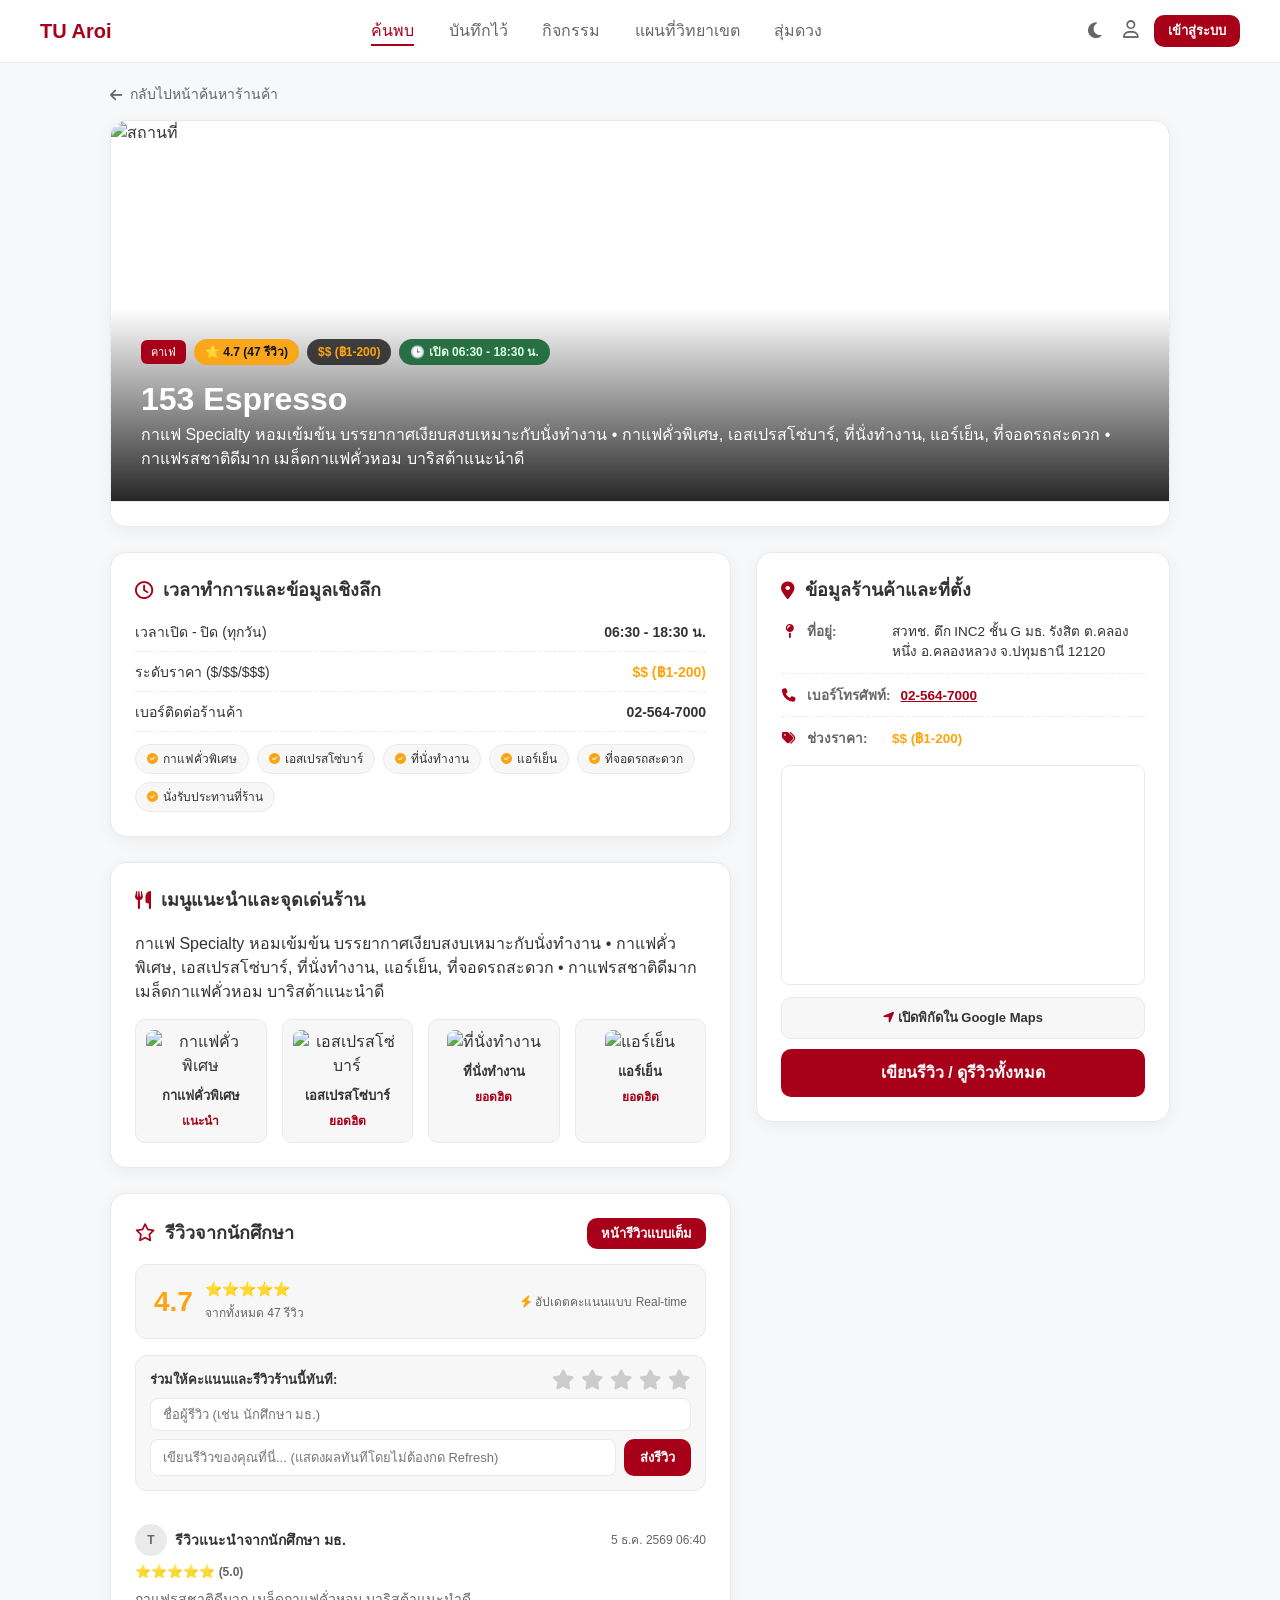
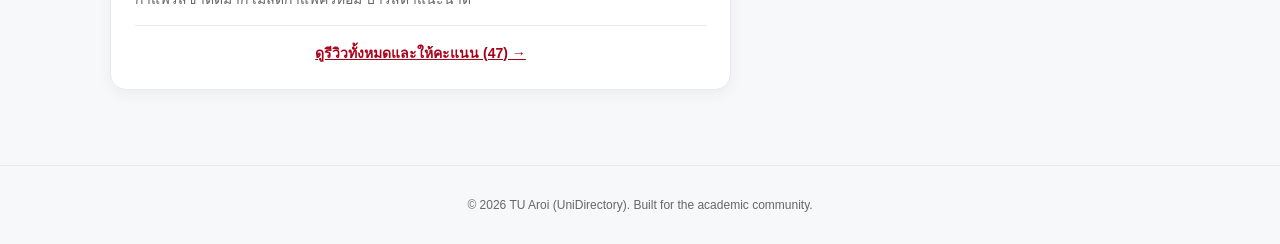
==== commit 728ef224: "Develop Stucture Improve the functionality of the various features provided by Guitar during Sprint " ====
--- a/detail.html
+++ b/detail.html
@@ -5,6 +5,7 @@
     <meta name="viewport" content="width=device-width, initial-scale=1.0">
     <title id="detail-page-title">รายละเอียดสถานที่ - TU Aroi</title>
     <link rel="stylesheet" href="style.css">
+    <link rel="stylesheet" href="https://unpkg.com/leaflet@1.9.4/dist/leaflet.css" crossorigin=""/>
     <link rel="stylesheet" href="https://cdnjs.cloudflare.com/ajax/libs/font-awesome/6.4.0/css/all.min.css">
     <script src="https://cdn.jsdelivr.net/npm/@supabase/supabase-js@2"></script>
 </head>
@@ -12,9 +13,9 @@
     <header class="navbar">
         <div class="logo">TU Aroi</div>
         <nav class="nav-links">
-            <a href="search.html">ค้นพบ</a>
+            <a href="search.html" class="active">ค้นพบ</a>
             <a href="profile.html">บันทึกไว้</a>
-            <a href="events.html" class="active">กิจกรรม</a>
+            <a href="events.html">กิจกรรม</a>
             <a href="map.html">แผนที่วิทยาเขต</a>
             <a href="random.html" class="nav-random">สุ่มดวง</a>
         </nav>
@@ -30,55 +31,120 @@
     <div class="detail-container">
         <a href="search.html" class="back-link"><i class="fa-solid fa-arrow-left"></i> กลับไปหน้าค้นหาร้านค้า</a>
 
+        <!-- S2-01: ปรับ Layout การแสดงผลรูปภาพและข้อมูลเชิงลึกให้ละเอียดขึ้น -->
         <div class="detail-header-card">
             <div class="detail-cover">
                 <img id="detail-cover-image" src="https://images.unsplash.com/photo-1554118811-1e0d58224f24?auto=format&fit=crop&q=80&w=1200" alt="สถานที่">
                 <div class="detail-cover-overlay">
-                    <span id="detail-category" class="detail-tag">สถานที่</span>
+                    <div class="detail-cover-badges">
+                        <span id="detail-category" class="detail-tag" style="margin-bottom: 0;">สถานที่</span>
+                        <span id="detail-rating-badge" class="detail-meta-pill rating-pill">⭐ -</span>
+                        <span id="detail-price-badge" class="detail-meta-pill price-pill">$$</span>
+                        <span id="detail-open-badge" class="detail-meta-pill status-open">กำลังตรวจสอบเวลา...</span>
+                    </div>
                     <h1 id="detail-name">กำลังโหลดรายละเอียด...</h1>
                     <p id="detail-summary"></p>
                 </div>
             </div>
+            <!-- แกลเลอรีรูปภาพเพิ่มเติมของร้านและรีวิว -->
+            <div id="detail-gallery" class="detail-gallery-bar"></div>
         </div>
 
         <div class="detail-grid">
             <div>
                 <div class="info-box">
-                    <h3><i class="fa-regular fa-clock" style="color: var(--primary-red);"></i> เวลาทำการ</h3>
+                    <h3><i class="fa-regular fa-clock" style="color: var(--primary-red);"></i> เวลาทำการและข้อมูลเชิงลึก</h3>
                     <div id="detail-hours" class="hours-list"></div>
+                    <div id="detail-features" class="detail-features-tags"></div>
                 </div>
 
+                <!-- S2-01: เพิ่มข้อมูลเมนูแนะนำ พร้อมรูปภาพและช่วงราคา -->
                 <div class="info-box">
-                    <h3><i class="fa-solid fa-utensils" style="color: var(--primary-red);"></i> เมนูยอดฮิต</h3>
+                    <h3><i class="fa-solid fa-utensils" style="color: var(--primary-red);"></i> เมนูแนะนำและจุดเด่นร้าน</h3>
                     <p id="detail-description" class="desc" style="margin-bottom: 15px;"></p>
                     <div id="detail-menu" class="popular-menu-grid"></div>
                 </div>
 
+                <!-- S2-02: ระบบส่งรีวิวและอัปเดตแบบ Real-time (DOM Update & คำนวณดาวเฉลี่ยทันที) -->
                 <div class="info-box">
                     <div style="display: flex; justify-content: space-between; align-items: center; margin-bottom: 15px;">
                         <h3 style="margin:0;"><i class="fa-regular fa-star" style="color: var(--primary-red);"></i> รีวิวจากนักศึกษา</h3>
-                        <a href="review.html" class="btn-primary-red" style="padding: 6px 14px; font-size: 13px; text-decoration: none; display: inline-block;">เขียนรีวิว</a>
+                        <a href="review.html" id="detail-write-review-btn" class="btn-primary-red" style="padding: 6px 14px; font-size: 13px; text-decoration: none; display: inline-block;">หน้ารีวิวแบบเต็ม</a>
                     </div>
+
+                    <div class="review-summary-banner">
+                        <div class="review-summary-score">
+                            <span id="detail-reviews-avg" class="review-score-number">0.0</span>
+                            <div>
+                                <div id="detail-reviews-stars" style="color: var(--accent-gold); font-size: 14px;">⭐⭐⭐⭐⭐</div>
+                                <small id="detail-reviews-count-label" style="color: var(--text-muted); font-size: 12px;">จาก 0 รีวิว</small>
+                            </div>
+                        </div>
+                        <span style="font-size: 12px; color: var(--text-muted);"><i class="fa-solid fa-bolt" style="color: var(--accent-gold);"></i> อัปเดตคะแนนแบบ Real-time</span>
+                    </div>
+
+                    <!-- ฟอร์มส่งรีวิวด่วนแบบ Real-time บนหน้า detail.html -->
+                    <form id="detail-quick-review-form" style="margin-bottom: 18px; padding: 14px; border: 1px solid var(--border-color); border-radius: 12px; background: var(--input-bg);">
+                        <div style="display: flex; justify-content: space-between; align-items: center; flex-wrap: wrap; gap: 8px; margin-bottom: 8px;">
+                            <label style="font-size: 13px; font-weight: 600; color: var(--text-main);">ร่วมให้คะแนนและรีวิวร้านนี้ทันที:</label>
+                            <div class="star-rating-input" style="margin-bottom: 0; font-size: 20px;">
+                                <input type="radio" id="qstar5" name="qrating" value="5"><label for="qstar5" class="fa-solid fa-star" title="5 ดาว"></label>
+                                <input type="radio" id="qstar4" name="qrating" value="4"><label for="qstar4" class="fa-solid fa-star" title="4 ดาว"></label>
+                                <input type="radio" id="qstar3" name="qrating" value="3"><label for="qstar3" class="fa-solid fa-star" title="3 ดาว"></label>
+                                <input type="radio" id="qstar2" name="qrating" value="2"><label for="qstar2" class="fa-solid fa-star" title="2 ดาว"></label>
+                                <input type="radio" id="qstar1" name="qrating" value="1"><label for="qstar1" class="fa-solid fa-star" title="1 ดาว"></label>
+                            </div>
+                        </div>
+                        <div style="display: flex; gap: 8px; margin-bottom: 8px;">
+                            <input type="text" id="detail-quick-reviewer" placeholder="ชื่อผู้รีวิว (เช่น นักศึกษา มธ.)" style="flex: 1; padding: 8px 12px; border: 1px solid var(--border-color); border-radius: 8px; background: var(--card-bg); color: var(--text-main); font-size: 13px;">
+                        </div>
+                        <div style="display: flex; gap: 8px;">
+                            <input type="text" id="detail-quick-comment" placeholder="เขียนรีวิวของคุณที่นี่... (แสดงผลทันทีโดยไม่ต้องกด Refresh)" style="flex: 1; padding: 9px 12px; border: 1px solid var(--border-color); border-radius: 8px; background: var(--card-bg); color: var(--text-main); font-size: 13px;">
+                            <button type="submit" id="detail-quick-submit-btn" class="btn-primary-red" style="padding: 8px 16px; font-size: 13px; white-space: nowrap;">ส่งรีวิว</button>
+                        </div>
+                    </form>
 
                     <div id="detail-reviews-content"></div>
 
                     <div style="text-align: center; margin-top: 15px;">
-                        <a href="review.html" style="color: var(--primary-red); font-size: 14px; font-weight: bold; text-decoration: underline;">ดูรีวิวทั้งหมดและให้คะแนน (124) →</a>
+                        <a href="review.html" id="detail-reviews-total-link" style="color: var(--primary-red); font-size: 14px; font-weight: bold; text-decoration: underline;">ดูรีวิวทั้งหมดและแนบรูปภาพ →</a>
                     </div>
                 </div>
             </div>
 
             <div>
                 <div class="info-box" style="position: sticky; top: 20px;">
-                    <h3><i class="fa-solid fa-location-dot" style="color: var(--primary-red);"></i> ที่ตั้ง</h3>
-                    <p id="detail-location" style="font-size: 14px; color: var(--text-muted); margin-bottom: 15px;"></p>
+                    <h3><i class="fa-solid fa-location-dot" style="color: var(--primary-red);"></i> ข้อมูลร้านค้าและที่ตั้ง</h3>
                     
-                    <div style="width: 100%; height: 220px; border-radius: 8px; overflow: hidden; margin-bottom: 15px; border: 1px solid var(--border-color);">
+                    <!-- S2-01: แสดงที่อยู่, เบอร์โทรศัพท์, และช่วงราคา ($/$$/$$$) อย่างชัดเจน -->
+                    <div class="detail-info-list">
+                        <div class="detail-info-row">
+                            <i class="fa-solid fa-map-pin"></i>
+                            <span class="detail-info-label">ที่อยู่:</span>
+                            <span id="detail-location" style="color: var(--text-main);">กำลังโหลด...</span>
+                        </div>
+                        <div class="detail-info-row">
+                            <i class="fa-solid fa-phone"></i>
+                            <span class="detail-info-label">เบอร์โทรศัพท์:</span>
+                            <span id="detail-phone" style="color: var(--text-main);">กำลังโหลด...</span>
+                        </div>
+                        <div class="detail-info-row">
+                            <i class="fa-solid fa-tags"></i>
+                            <span class="detail-info-label">ช่วงราคา:</span>
+                            <span id="detail-price-info" style="font-weight: 700; color: var(--accent-gold);">กำลังโหลด...</span>
+                        </div>
+                    </div>
+                    
+                    <div style="width: 100%; height: 220px; border-radius: 8px; overflow: hidden; margin-bottom: 12px; border: 1px solid var(--border-color);">
                         <iframe id="detail-map"
                             src="about:blank"
                             width="100%" height="100%" style="border:0;" allowfullscreen="" loading="lazy">
                         </iframe>
                     </div>
+
+                    <a id="detail-gmap-link" href="#" target="_blank" rel="noopener" style="display: block; width: 100%; text-align: center; text-decoration: none; box-sizing: border-box; padding: 10px; margin-bottom: 10px; border-radius: 10px; border: 1px solid var(--border-color); background: var(--input-bg); color: var(--text-main); font-size: 13px; font-weight: 600;">
+                        <i class="fa-solid fa-location-arrow" style="color: var(--primary-red);"></i> เปิดพิกัดใน Google Maps
+                    </a>
 
                     <a href="review.html" class="btn-primary-red" style="display: block; width: 100%; text-align: center; text-decoration: none; box-sizing: border-box; padding: 12px;">เขียนรีวิว / ดูรีวิวทั้งหมด</a>
                 </div>
@@ -89,7 +155,8 @@
     <footer class="footer-simple">
         © 2026 TU Aroi (UniDirectory). Built for the academic community.
     </footer>
-
+    
+    <script src="https://unpkg.com/leaflet@1.9.4/dist/leaflet.js" crossorigin=""></script>
     <script src="script.js"></script>
 </body>
 </html>
--- a/style.css
+++ b/style.css
@@ -1031,3 +1031,302 @@
     color: var(--primary-red);
     width: 14px;
 }
+
+
+/* ==========================================
+   Sprint 2 Enhancements (S2-01, S2-02, S2-03)
+   รักษา UX/UI และโทนสีเดิม เพิ่มเติมองค์ประกอบข้อมูลเชิงลึก
+   ========================================== */
+
+/* S2-01: Search Card Deep Info & Layout */
+.card-image .badge-price-tier {
+    bottom: 10px;
+    left: 10px;
+    background: rgba(18, 18, 18, 0.82);
+    color: var(--accent-gold);
+    backdrop-filter: blur(4px);
+    padding: 3px 9px;
+    border-radius: 6px;
+    font-size: 11px;
+    font-weight: 800;
+}
+
+.card-info-header {
+    display: flex;
+    justify-content: space-between;
+    align-items: flex-start;
+    gap: 8px;
+    margin-bottom: 6px;
+}
+
+.card-meta-list {
+    display: flex;
+    flex-direction: column;
+    gap: 5px;
+    margin: 8px 0 12px;
+    padding: 8px 10px;
+    background: var(--input-bg);
+    border-radius: 8px;
+    border: 1px solid var(--border-color);
+    font-size: 11.5px;
+    color: var(--text-muted);
+}
+
+.card-meta-item {
+    display: flex;
+    align-items: center;
+    gap: 6px;
+    overflow: hidden;
+    text-overflow: ellipsis;
+    white-space: nowrap;
+}
+
+.card-meta-item i {
+    color: var(--primary-red);
+    width: 13px;
+    text-align: center;
+    flex-shrink: 0;
+}
+
+/* S2-01: Detail Page Gallery & Deep Info */
+.detail-cover-badges {
+    display: flex;
+    flex-wrap: wrap;
+    align-items: center;
+    gap: 8px;
+    margin-bottom: 10px;
+}
+
+.detail-meta-pill {
+    display: inline-flex;
+    align-items: center;
+    gap: 6px;
+    padding: 4px 11px;
+    border-radius: 999px;
+    font-size: 12px;
+    font-weight: 700;
+    background: rgba(255, 255, 255, 0.18);
+    color: #ffffff;
+    backdrop-filter: blur(6px);
+}
+
+.detail-meta-pill.rating-pill {
+    background: rgba(252, 165, 17, 0.95);
+    color: #121212;
+}
+
+.detail-meta-pill.price-pill {
+    background: rgba(18, 18, 18, 0.78);
+    color: var(--accent-gold);
+}
+
+.detail-meta-pill.status-open {
+    background: rgba(22, 101, 52, 0.9);
+    color: #dcfce7;
+}
+
+.detail-meta-pill.status-closed {
+    background: rgba(104, 112, 122, 0.85);
+    color: #f1f3f5;
+}
+
+.detail-gallery-bar {
+    display: flex;
+    gap: 10px;
+    padding: 12px 20px;
+    background: var(--card-bg);
+    border-top: 1px solid var(--border-color);
+    overflow-x: auto;
+    align-items: center;
+}
+
+.detail-gallery-thumb {
+    width: 76px;
+    height: 56px;
+    border-radius: 8px;
+    object-fit: cover;
+    cursor: pointer;
+    border: 2px solid transparent;
+    opacity: 0.75;
+    transition: all 0.2s ease;
+    flex-shrink: 0;
+}
+
+.detail-gallery-thumb:hover,
+.detail-gallery-thumb.active {
+    opacity: 1;
+    border-color: var(--primary-red);
+    transform: translateY(-1px);
+}
+
+.detail-info-list {
+    display: flex;
+    flex-direction: column;
+    gap: 12px;
+    margin-bottom: 16px;
+}
+
+.detail-info-row {
+    display: flex;
+    align-items: flex-start;
+    gap: 10px;
+    font-size: 13.5px;
+    color: var(--text-main);
+    padding-bottom: 10px;
+    border-bottom: 1px dashed var(--border-color);
+}
+
+.detail-info-row:last-child {
+    border-bottom: none;
+    padding-bottom: 0;
+}
+
+.detail-info-row i {
+    color: var(--primary-red);
+    margin-top: 3px;
+    width: 16px;
+    text-align: center;
+    flex-shrink: 0;
+}
+
+.detail-info-label {
+    font-weight: 600;
+    color: var(--text-muted);
+    min-width: 75px;
+    flex-shrink: 0;
+}
+
+.detail-features-tags {
+    display: flex;
+    flex-wrap: wrap;
+    gap: 8px;
+    margin-top: 12px;
+}
+
+.feature-tag-chip {
+    display: inline-flex;
+    align-items: center;
+    gap: 5px;
+    padding: 5px 11px;
+    border-radius: 20px;
+    background: var(--input-bg);
+    border: 1px solid var(--border-color);
+    font-size: 12px;
+    color: var(--text-main);
+}
+
+.feature-tag-chip i {
+    color: var(--accent-gold);
+    font-size: 11px;
+}
+
+/* S2-02: Real-time Review & Rating Summary */
+.review-summary-banner {
+    display: flex;
+    align-items: center;
+    justify-content: space-between;
+    gap: 15px;
+    padding: 14px 18px;
+    background: var(--input-bg);
+    border: 1px solid var(--border-color);
+    border-radius: 12px;
+    margin-bottom: 16px;
+}
+
+.review-summary-score {
+    display: flex;
+    align-items: center;
+    gap: 12px;
+}
+
+.review-score-number {
+    font-size: 28px;
+    font-weight: 800;
+    color: var(--accent-gold);
+    line-height: 1;
+}
+
+.review-item.new-review-highlight {
+    animation: highlightNewReview 2.2s ease-out;
+}
+
+@keyframes highlightNewReview {
+    0% {
+        background-color: rgba(252, 165, 17, 0.22);
+        transform: translateY(-4px);
+    }
+    100% {
+        background-color: transparent;
+        transform: translateY(0);
+    }
+}
+
+.toast-notification {
+    position: fixed;
+    bottom: 24px;
+    right: 24px;
+    z-index: 9999;
+    background: var(--card-bg);
+    color: var(--text-main);
+    border-left: 4px solid var(--primary-red);
+    padding: 12px 18px;
+    border-radius: 10px;
+    box-shadow: 0 8px 24px rgba(0, 0, 0, 0.18);
+    font-size: 13.5px;
+    font-weight: 600;
+    display: flex;
+    align-items: center;
+    gap: 10px;
+    transition: opacity 0.3s ease, transform 0.3s ease;
+}
+
+/* S2-03: Google Profile Badge & Random History */
+.google-account-badge {
+    display: inline-flex;
+    align-items: center;
+    gap: 6px;
+    padding: 3px 9px;
+    border-radius: 999px;
+    background: rgba(66, 133, 244, 0.12);
+    color: #4285F4;
+    font-size: 11px;
+    font-weight: 600;
+    margin-top: 3px;
+    width: fit-content;
+}
+
+.history-header-row {
+    display: flex;
+    justify-content: space-between;
+    align-items: center;
+    gap: 12px;
+    margin-bottom: 4px;
+}
+
+.btn-clear-history {
+    background: transparent;
+    border: 1px solid var(--border-color);
+    color: var(--text-muted);
+    padding: 5px 12px;
+    border-radius: 8px;
+    font-size: 12px;
+    cursor: pointer;
+    transition: all 0.2s;
+}
+
+.btn-clear-history:hover {
+    border-color: var(--primary-red);
+    color: var(--primary-red);
+}
+
+.history-time-badge {
+    display: inline-flex;
+    align-items: center;
+    gap: 5px;
+    font-size: 11px;
+    color: var(--text-muted);
+    background: var(--input-bg);
+    padding: 3px 8px;
+    border-radius: 6px;
+    margin-bottom: 8px;
+}
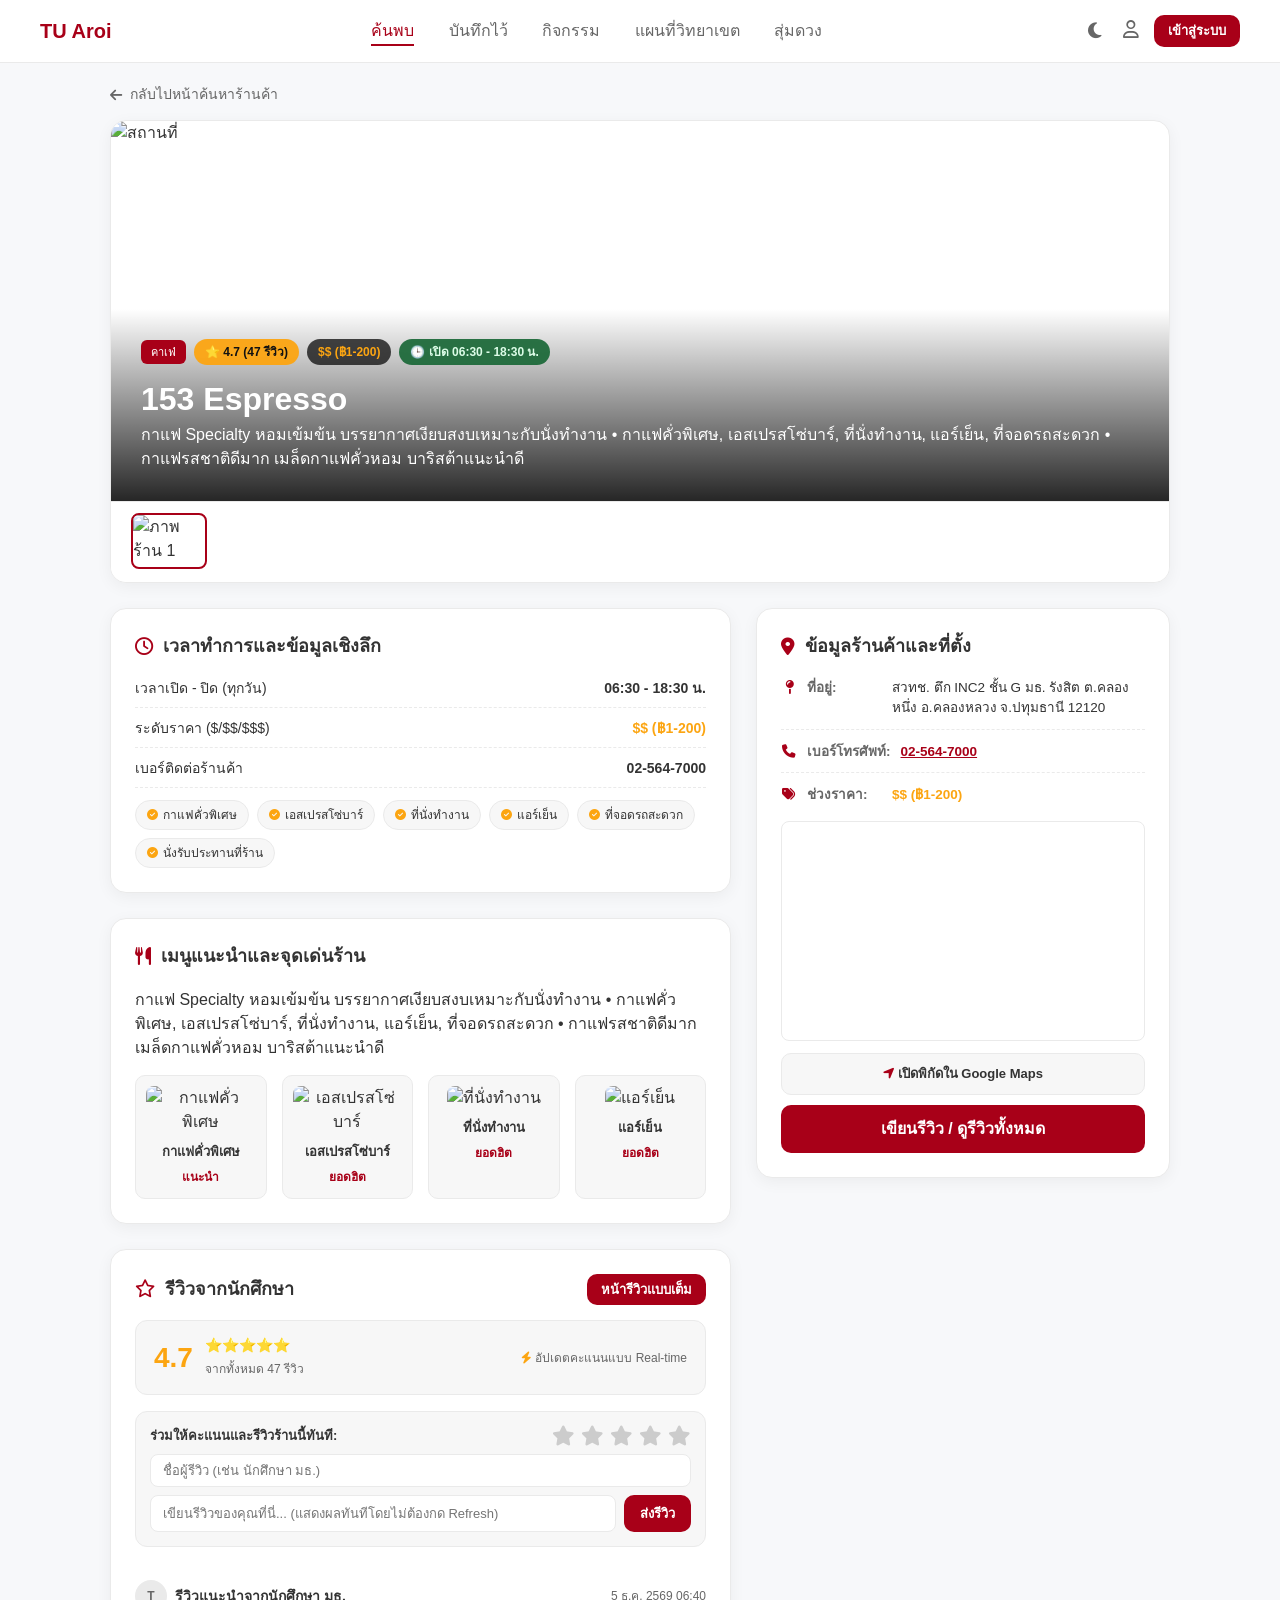
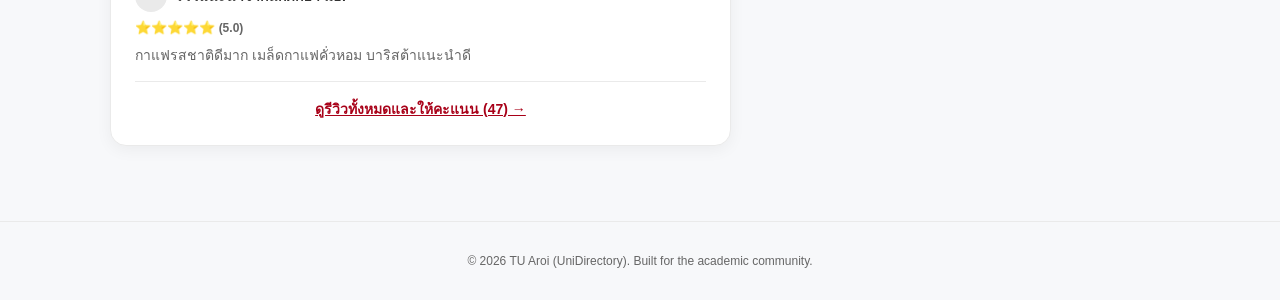
==== commit 0a85c6a5: "Change image cover store Change images cover each store to Real" ====
--- a/detail.html
+++ b/detail.html
@@ -34,7 +34,7 @@
         <!-- S2-01: ปรับ Layout การแสดงผลรูปภาพและข้อมูลเชิงลึกให้ละเอียดขึ้น -->
         <div class="detail-header-card">
             <div class="detail-cover">
-                <img id="detail-cover-image" src="https://images.unsplash.com/photo-1554118811-1e0d58224f24?auto=format&fit=crop&q=80&w=1200" alt="สถานที่">
+                <img id="detail-cover-image" referrerpolicy="no-referrer" src="https://images.unsplash.com/photo-1554118811-1e0d58224f24?auto=format&fit=crop&q=80&w=1200" alt="สถานที่">
                 <div class="detail-cover-overlay">
                     <div class="detail-cover-badges">
                         <span id="detail-category" class="detail-tag" style="margin-bottom: 0;">สถานที่</span>
--- a/style.css
+++ b/style.css
@@ -1330,3 +1330,228 @@
     border-radius: 6px;
     margin-bottom: 8px;
 }
+
+
+/* ==========================================
+   Layout & Overflow Fix (search.html / Card Grid & Sidebar)
+   ป้องกันการเลื่อนซ้าย-ขวา บังคับการ์ดไม่ให้ล้น Header และล็อกขนาด Sidebar ให้สมส่วน
+   ========================================== */
+html, body {
+    width: 100%;
+    max-width: 100vw;
+    overflow-x: hidden;
+}
+
+.navbar {
+    width: 100%;
+    max-width: 100vw;
+    box-sizing: border-box;
+}
+
+.container {
+    display: flex;
+    align-items: flex-start;
+    max-width: 1240px;
+    width: 100%;
+    margin: 24px auto;
+    padding: 0 24px;
+    gap: 24px;
+    box-sizing: border-box;
+}
+
+.sidebar {
+    flex: 0 0 265px;
+    width: 265px;
+    min-width: 265px;
+    max-width: 265px;
+    padding: 20px;
+    box-sizing: border-box;
+}
+
+.quick-filters {
+    padding: 14px;
+    box-sizing: border-box;
+    width: 100%;
+}
+
+.price-filter-heading {
+    display: flex;
+    justify-content: space-between;
+    align-items: center;
+    flex-wrap: wrap;
+    gap: 4px;
+    font-size: 12px;
+    font-weight: 700;
+    color: var(--text-main);
+}
+
+.quick-filters .price-btn-group {
+    display: grid;
+    grid-template-columns: repeat(3, minmax(0, 1fr));
+    gap: 6px;
+    margin-top: 8px;
+    width: 100%;
+}
+
+.quick-filters .price-btn {
+    width: 100%;
+    min-width: 0;
+    padding: 7px 4px;
+    font-size: 12px;
+    text-align: center;
+}
+
+.content {
+    flex: 1 1 0%;
+    min-width: 0;
+    max-width: 100%;
+}
+
+.content-header {
+    display: flex;
+    justify-content: space-between;
+    align-items: center;
+    flex-wrap: wrap;
+    gap: 12px;
+    margin-bottom: 18px;
+    width: 100%;
+}
+
+.card-grid {
+    display: grid;
+    grid-template-columns: repeat(3, minmax(0, 1fr));
+    gap: 16px;
+    width: 100%;
+    box-sizing: border-box;
+}
+
+.card-link {
+    min-width: 0;
+    max-width: 100%;
+    display: block;
+}
+
+.card {
+    min-width: 0;
+    max-width: 100%;
+    width: 100%;
+    display: flex;
+    flex-direction: column;
+    box-sizing: border-box;
+}
+
+.card-image {
+    position: relative;
+    height: 138px;
+    width: 100%;
+    overflow: hidden;
+}
+
+.card-info {
+    padding: 12px 14px;
+    min-width: 0;
+    max-width: 100%;
+    box-sizing: border-box;
+}
+
+.card-info h3 {
+    font-size: 14.5px;
+    line-height: 1.35;
+    margin-bottom: 4px;
+    white-space: nowrap;
+    overflow: hidden;
+    text-overflow: ellipsis;
+    max-width: 100%;
+}
+
+.card-info .desc {
+    font-size: 11.5px;
+    margin-bottom: 6px;
+    white-space: nowrap;
+    overflow: hidden;
+    text-overflow: ellipsis;
+}
+
+.card-meta-list {
+    display: flex;
+    flex-direction: column;
+    gap: 4px;
+    margin: 6px 0 10px;
+    padding: 7px 9px;
+    background: var(--input-bg);
+    border-radius: 8px;
+    border: 1px solid var(--border-color);
+    font-size: 11px;
+    color: var(--text-muted);
+    min-width: 0;
+    max-width: 100%;
+    box-sizing: border-box;
+    overflow: hidden;
+}
+
+.card-meta-item {
+    display: flex;
+    align-items: center;
+    gap: 6px;
+    min-width: 0;
+    max-width: 100%;
+    width: 100%;
+    overflow: hidden;
+}
+
+.card-meta-item > span {
+    display: block;
+    flex: 1 1 0%;
+    min-width: 0;
+    max-width: 100%;
+    white-space: nowrap;
+    overflow: hidden;
+    text-overflow: ellipsis;
+}
+
+.card-footer {
+    display: flex;
+    justify-content: space-between;
+    align-items: center;
+    gap: 8px;
+    font-size: 11px;
+    color: var(--text-muted);
+    min-width: 0;
+    max-width: 100%;
+}
+
+.card-footer > span:first-child {
+    flex: 1 1 0%;
+    min-width: 0;
+    white-space: nowrap;
+    overflow: hidden;
+    text-overflow: ellipsis;
+}
+
+.card-footer .price {
+    flex-shrink: 0;
+    white-space: nowrap;
+    font-size: 11px;
+}
+
+@media (max-width: 1080px) {
+    .card-grid {
+        grid-template-columns: repeat(2, minmax(0, 1fr));
+    }
+}
+
+@media (max-width: 768px) {
+    .container {
+        flex-direction: column;
+        padding: 0 16px;
+    }
+    .sidebar {
+        flex: 1 1 auto;
+        width: 100%;
+        min-width: 0;
+        max-width: 100%;
+    }
+    .card-grid {
+        grid-template-columns: minmax(0, 1fr);
+    }
+}
